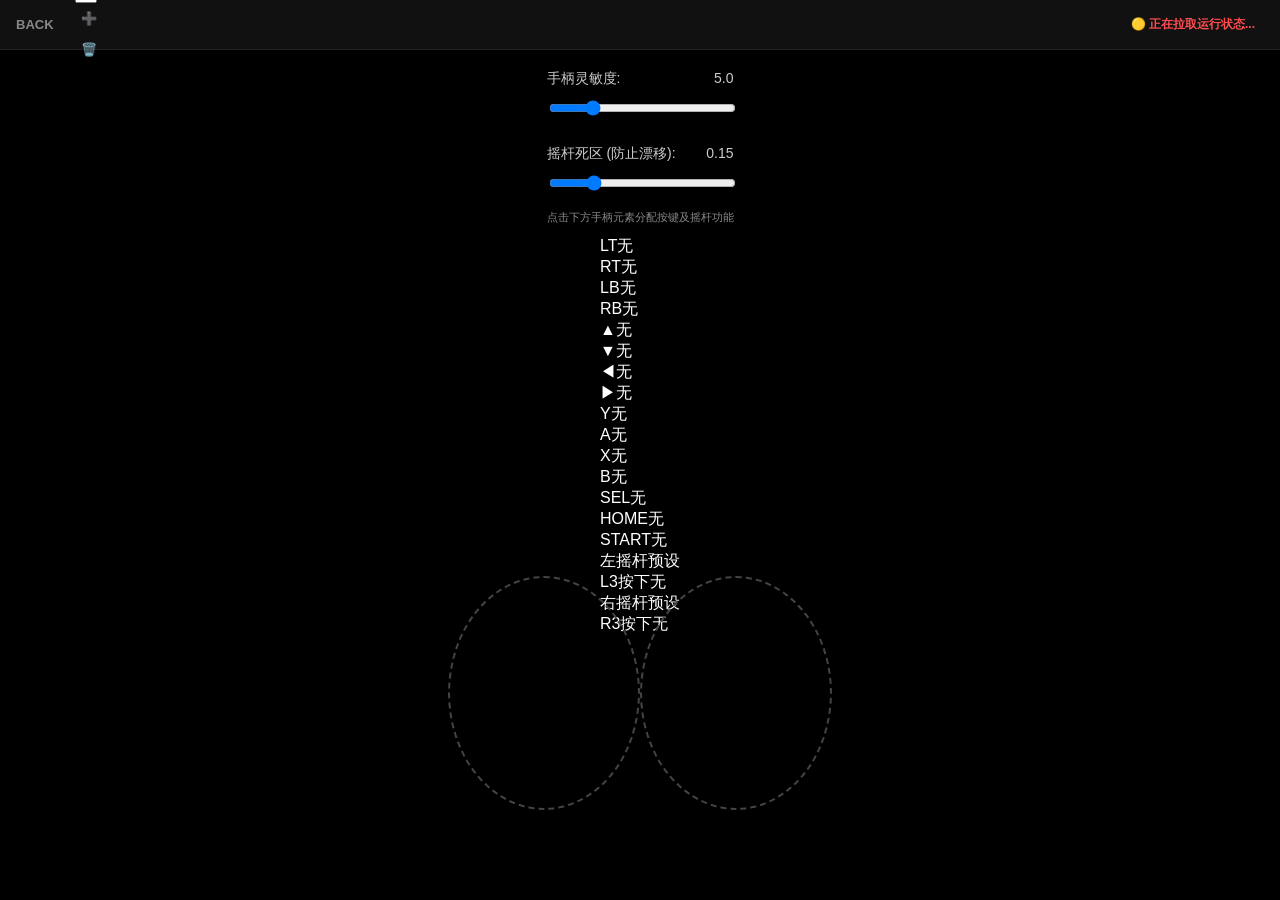
==== templates/controller.html @ 0327d651 "verynice 反馈显示。" ====
<!DOCTYPE html>
<html>

<head>
    <meta charset="UTF-8">
    <meta name="viewport"
        content="width=device-width, initial-scale=1.0, maximum-scale=1.0, user-scalable=no, viewport-fit=cover">
    <title>手柄控制器 | Macro Deck</title>
    <link rel="stylesheet" href="/static/controller/controller.css?v=3">
</head>

<body>
    <div class="header">
        <div class="header-btn" onclick="v(); window.location.href='/'">BACK</div>
        
        <div class="profile-selector">
            <select id="profile-select" onchange="v(); switchProfile(this.value)"></select>
            <div class="header-btn" style="color:#666" onclick="v(); addProfile()">➕</div>
            <div class="header-btn" style="color:#FF3B30" onclick="v(); deleteProfile()">🗑️</div>
        </div>

        <div class="status" id="gp-status">🟡 正在拉取运行状态...</div>
    </div>

    <div class="main-layout">
        
        <div class="controls-wrapper">
            <div class="sens-group">
                <label>手柄灵敏度: <span id="sens-val">5.0</span></label>
                <input type="range" id="param-sens" min="1" max="20" step="1" value="5">
            </div>
            <div class="sens-group">
                <label>摇杆死区 (防止漂移): <span id="dead-val">0.15</span></label>
                <input type="range" id="param-deadzone" min="0.05" max="0.5" step="0.05" value="0.15">
            </div>
            
            <p style="text-align: center; font-size: 11px; color: #888; margin-top: -10px;">点击下方手柄元素分配按键及摇杆功能</p>
        </div>

        <!-- 可视化手柄 -->
        <div class="gamepad-visual">
            <div class="gb gb-lt" onclick="openEdit('btn_6', '左扳机 (LT/L2)')"><span class="gb-name">LT</span><span class="gb-val" id="val-btn_6">无</span></div>
            <div class="gb gb-rt" onclick="openEdit('btn_7', '右扳机 (RT/R2)')"><span class="gb-name">RT</span><span class="gb-val" id="val-btn_7">无</span></div>
            <div class="gb gb-l1" onclick="openEdit('btn_4', '左肩键 (LB/L1)')"><span class="gb-name">LB</span><span class="gb-val" id="val-btn_4">无</span></div>
            <div class="gb gb-r1" onclick="openEdit('btn_5', '右肩键 (RB/R1)')"><span class="gb-name">RB</span><span class="gb-val" id="val-btn_5">无</span></div>

            <div class="dpad-area">
                <div class="gb gb-up" onclick="openEdit('btn_12', '十字键 上')"><span class="gb-name">▲</span><span class="gb-val" id="val-btn_12">无</span></div>
                <div class="gb gb-down" onclick="openEdit('btn_13', '十字键 下')"><span class="gb-name">▼</span><span class="gb-val" id="val-btn_13">无</span></div>
                <div class="gb gb-left" onclick="openEdit('btn_14', '十字键 左')"><span class="gb-name">◀</span><span class="gb-val" id="val-btn_14">无</span></div>
                <div class="gb gb-right" onclick="openEdit('btn_15', '十字键 右')"><span class="gb-name">▶</span><span class="gb-val" id="val-btn_15">无</span></div>
            </div>

            <div class="act-area">
                <div class="gb gb-y" onclick="openEdit('btn_3', 'Y 键 (Triangle)')"><span class="gb-name">Y</span><span class="gb-val" id="val-btn_3">无</span></div>
                <div class="gb gb-a" onclick="openEdit('btn_0', 'A 键 (Cross)')"><span class="gb-name">A</span><span class="gb-val" id="val-btn_0">无</span></div>
                <div class="gb gb-x" onclick="openEdit('btn_2', 'X 键 (Square)')"><span class="gb-name">X</span><span class="gb-val" id="val-btn_2">无</span></div>
                <div class="gb gb-b" onclick="openEdit('btn_1', 'B 键 (Circle)')"><span class="gb-name">B</span><span class="gb-val" id="val-btn_1">无</span></div>
            </div>

            <div class="gb gb-sel" onclick="openEdit('btn_8', 'Select/View')"><span class="gb-name">SEL</span><span class="gb-val" id="val-btn_8">无</span></div>
            <div class="gb gb-guide" onclick="openEdit('btn_16', 'Guide/Home')"><span class="gb-name">HOME</span><span class="gb-val" id="val-btn_16">无</span></div>
            <div class="gb gb-start" onclick="openEdit('btn_9', 'Start/Menu')"><span class="gb-name">START</span><span class="gb-val" id="val-btn_9">无</span></div>

            <!-- 摇杆视觉 -->
            <div class="gb-ls-wrap" style="position:absolute; left:35%; bottom:10%; width:15%; height:26%; border:2px dashed #444; border-radius:50%; box-sizing:border-box; z-index:0;"></div>
            <div class="gb gb-ls" onclick="openEdit('stick_left', '左摇杆预设')" style="z-index: 10;">
                <span class="gb-name" style="font-size: 16px;">左摇杆</span><span class="gb-val" id="val-stick_left">预设</span>
            </div>
            <div class="gb gb-ls-btn" onclick="openEdit('btn_10', '左摇杆按下 (L3)')"><span class="gb-name">L3按下</span><span class="gb-val" id="val-btn_10">无</span></div>

            <div class="gb-rs-wrap" style="position:absolute; right:35%; bottom:10%; width:15%; height:26%; border:2px dashed #444; border-radius:50%; box-sizing:border-box; z-index:0;"></div>
            <div class="gb gb-rs" onclick="openEdit('stick_right', '右摇杆预设')" style="z-index: 10;">
                <span class="gb-name" style="font-size: 16px;">右摇杆</span><span class="gb-val" id="val-stick_right">预设</span>
            </div>
            <div class="gb gb-rs-btn" onclick="openEdit('btn_11', '右摇杆按下 (R3)')"><span class="gb-name">R3按下</span><span class="gb-val" id="val-btn_11">无</span></div>
        </div>
    </div>

    <!-- Unified Master Binding Modal -->
    <div id="vkb-modal" class="modal-outer" style="display: none;">
        <div class="modal-content" style="max-width: 800px; width: 95%; padding: 10px;">
            <div class="modal-header" style="display: flex; justify-content: space-between; align-items: center; margin-bottom: 10px;">
                <h3 id="vkb-title" style="margin: 0; padding-bottom: 0px; border: none; font-size: 15px; color:#007AFF;">请分配功能...</h3>
                <button onclick="document.getElementById('vkb-modal').style.display='none'" style="background: #333; color: white; border: none; padding: 6px 12px; border-radius: 6px; font-weight: bold;">取消设置</button>
            </div>
            
            <!-- Stick Presets Only -->
            <div id="stick-presets-area" style="display:none; gap: 8px; flex-wrap: wrap; justify-content:center;">
                <button class="k-sym" style="flex:auto; padding: 20px; font-size: 15px; background: #222;" onclick="v(); assignVKey('none')">🚫 禁用摇杆</button>
                <button class="k-sym" style="flex:auto; padding: 20px; font-size: 15px; background: #007AFF;" onclick="v(); assignVKey('mouse')">🖱️ 光标移动 (鼠标)</button>
                <button class="k-sym" style="flex:auto; padding: 20px; font-size: 15px; background: #007AFF;" onclick="v(); assignVKey('scroll')">🖱️ 滚轮翻页 (四向)</button>
                <button class="k-sym" style="flex:auto; padding: 20px; font-size: 15px;" onclick="v(); assignVKey('arrows')">⌨️ 映射方向键</button>
                <button class="k-sym" style="flex:auto; padding: 20px; font-size: 15px;" onclick="v(); assignVKey('wasd')">⌨️ 映射 WASD</button>
                <button class="k-sym" style="flex:auto; padding: 20px; font-size: 15px;" onclick="v(); assignVKey('hjkl')">⌨️ 映射 HJKL</button>
            </div>

            <!-- Full Keyboard & Mouse for Buttons -->
            <div class="keyboard-grid" id="vk-grid" style="min-height: 200px;">
                <div class="row" style="margin-bottom: 6px;">
                    <button class="k-sym" style="flex:1; background:#222; font-size: 13px;" onclick="v(); assignVKey('none')">🚫 无 (取消功能)</button>
                    <button class="k-sym" style="flex:1; background:#007AFF; font-size: 13px;" onclick="v(); assignVKey('click_left')">🖱️ 鼠标左键</button>
                    <button class="k-sym" style="flex:1; background:#007AFF; font-size: 13px;" onclick="v(); assignVKey('click_right')">🖱️ 鼠标右键</button>
                    <button class="k-sym" style="flex:1; background:#007AFF; font-size: 13px;" onclick="v(); assignVKey('click_middle')">🖱️ 鼠标中键</button>
                </div>
                <!-- 键盘复刻 -->
                <div class="row">
                    <button class="k-f esc" onclick="v(); assignVKey('esc')">ESC</button>
                    <button class="k-f" onclick="v(); assignVKey('f1')">F1</button><button class="k-f" onclick="v(); assignVKey('f2')">F2</button><button class="k-f" onclick="v(); assignVKey('f3')">F3</button><button class="k-f" onclick="v(); assignVKey('f4')">F4</button>
                    <button class="k-f" onclick="v(); assignVKey('f5')">F5</button><button class="k-f" onclick="v(); assignVKey('f6')">F6</button><button class="k-f" onclick="v(); assignVKey('f7')">F7</button><button class="k-f" onclick="v(); assignVKey('f8')">F8</button>
                    <button class="k-f" style="color:#ff3b30;" onclick="v(); assignVKey('delete')">DEL</button>
                </div>
                <div class="row">
                    <button class="k-esc" onclick="v(); assignVKey('`')">`</button>
                    <button class="k-sym" onclick="v(); assignVKey('1')">1</button><button class="k-sym" onclick="v(); assignVKey('2')">2</button><button class="k-sym" onclick="v(); assignVKey('3')">3</button><button class="k-sym" onclick="v(); assignVKey('4')">4</button><button class="k-sym" onclick="v(); assignVKey('5')">5</button><button class="k-sym" onclick="v(); assignVKey('6')">6</button><button class="k-sym" onclick="v(); assignVKey('7')">7</button><button class="k-sym" onclick="v(); assignVKey('8')">8</button><button class="k-sym" onclick="v(); assignVKey('9')">9</button><button class="k-sym" onclick="v(); assignVKey('0')">0</button>
                    <button class="k-sym" onclick="v(); assignVKey('-')">-</button><button class="k-sym" onclick="v(); assignVKey('=')">=</button>
                    <button class="k-wide" onclick="v(); assignVKey('backspace')">BACK</button>
                </div>
                <div class="row">
                    <button class="k-wide" onclick="v(); assignVKey('tab')">TAB</button>
                    <button onclick="v(); assignVKey('q')">Q</button><button onclick="v(); assignVKey('w')">W</button><button onclick="v(); assignVKey('e')">E</button><button onclick="v(); assignVKey('r')">R</button><button onclick="v(); assignVKey('t')">T</button><button onclick="v(); assignVKey('y')">Y</button><button onclick="v(); assignVKey('u')">U</button><button onclick="v(); assignVKey('i')">I</button><button onclick="v(); assignVKey('o')">O</button><button onclick="v(); assignVKey('p')">P</button>
                    <button class="k-sym" onclick="v(); assignVKey('[')">[</button><button class="k-sym" onclick="v(); assignVKey(']')">]</button><button class="k-sym" onclick="v(); assignVKey('\\')">\</button>
                </div>
                <div class="row">
                    <button class="k-caps" onclick="v(); assignVKey('caps')">CAPS</button>
                    <button onclick="v(); assignVKey('a')">A</button><button onclick="v(); assignVKey('s')">S</button><button onclick="v(); assignVKey('d')">D</button><button onclick="v(); assignVKey('f')">F</button><button onclick="v(); assignVKey('g')">G</button><button onclick="v(); assignVKey('h')">H</button><button onclick="v(); assignVKey('j')">J</button><button onclick="v(); assignVKey('k')">K</button><button onclick="v(); assignVKey('l')">L</button>
                    <button class="k-sym" onclick="v(); assignVKey(';')">;</button><button class="k-sym" onclick="v(); assignVKey('\'')">'</button>
                    <button class="k-enter" onclick="v(); assignVKey('enter')">ENTER</button>
                </div>
                <div class="row">
                    <button class="k-shift" onclick="v(); assignVKey('shift')">SHIFT</button>
                    <button onclick="v(); assignVKey('z')">Z</button><button onclick="v(); assignVKey('x')">X</button><button onclick="v(); assignVKey('c')">C</button><button onclick="v(); assignVKey('v')">V</button><button onclick="v(); assignVKey('b')">B</button><button onclick="v(); assignVKey('n')">N</button><button onclick="v(); assignVKey('m')">M</button>
                    <button class="k-sym" onclick="v(); assignVKey(',')">,</button><button class="k-sym" onclick="v(); assignVKey('.')">.</button><button class="k-sym" onclick="v(); assignVKey('/')">/</button>
                    <button class="k-arrow" onclick="v(); assignVKey('up')">↑</button>
                </div>
                <div class="row">
                    <button class="k-wide" onclick="v(); assignVKey('ctrl')">CTRL</button><button onclick="v(); assignVKey('win')">WIN</button><button onclick="v(); assignVKey('alt')">ALT</button>
                    <button class="k-space" onclick="v(); assignVKey('space')">SPACE</button>
                    <button class="k-arrow" onclick="v(); assignVKey('left')">←</button><button class="k-arrow" onclick="v(); assignVKey('down')">↓</button><button class="k-arrow" onclick="v(); assignVKey('right')">→</button>
                </div>
            </div>
        </div>
    </div>

    <script src="https://cdn.socket.io/4.5.4/socket.io.min.js"></script>
    <script src="/static/controller/controller.js?v=4"></script>
</body>

</html>
---- static/controller/controller.css ----
* {
    -webkit-touch-callout: none;
    -webkit-user-select: none;
    user-select: none;
    outline: none;
    box-sizing: border-box;
}

body {
    margin: 0;
    padding: 0;
    background: #000;
    color: #fff;
    font-family: -apple-system, BlinkMacSystemFont, "Segoe UI", Roboto, Helvetica, Arial, sans-serif;
    height: 100vh;
    display: flex;
    flex-direction: column;
    overflow: hidden;
}

.header {
    height: 50px;
    display: flex;
    align-items: center;
    padding: 0 10px;
    background: #111;
    border-bottom: 1px solid #222;
    gap: 15px;
}

.header-btn {
    font-size: 13px;
    color: #888;
    padding: 8px 6px;
    font-weight: bold;
    text-transform: uppercase;
    cursor: pointer;
}

.status {
    flex: 1;
    text-align: right;
    font-size: 12px;
    font-weight: bold;
    color: #ff4d4f;
    padding-right: 15px;
}

.status.connected {
    color: #52c41a;
}

.main-layout {
    flex: 1;
    overflow-y: auto;
    padding: 20px;
    display: flex;
    flex-direction: column;
    align-items: center;
}

.settings-panel {
    background: #111;
    border: 1px solid #333;
    border-radius: 12px;
    width: 100%;
    max-width: 600px;
    padding: 20px;
}

.panel-title {
    margin-top: 0;
    margin-bottom: 25px;
    font-size: 18px;
    color: #007AFF;
    border-bottom: 1px solid #333;
    padding-bottom: 10px;
}

.sens-group {
    margin-bottom: 25px;
}

.sens-group label {
    display: flex;
    justify-content: space-between;
    font-size: 14px;
    margin-bottom: 10px;
    color: #ccc;
}

.sens-group input[type="range"] {
    width: 100%;
    accent-color: #007AFF;
}

.mapping-list {
    display: flex;
    flex-direction: column;
    gap: 12px;
}

.map-row {
    display: flex;
    justify-content: space-between;
    align-items: center;
    background: #1a1a1a;
    padding: 10px 15px;
    border-radius: 8px;
    border: 1px solid #2a2a2a;
}

.map-label {
    font-size: 14px;
    color: #eee;
    font-weight: 500;
}

.map-sel {
    background: #000;
    border: 1px solid #444;
    color: #fff;
    padding: 8px;
    border-radius: 6px;
    font-size: 14px;
    width: 50%;
    max-width: 150px;
}

optgroup {
    background: #000;
    color: #888;
}

option {
    background: #000;
    color: #fff;
}
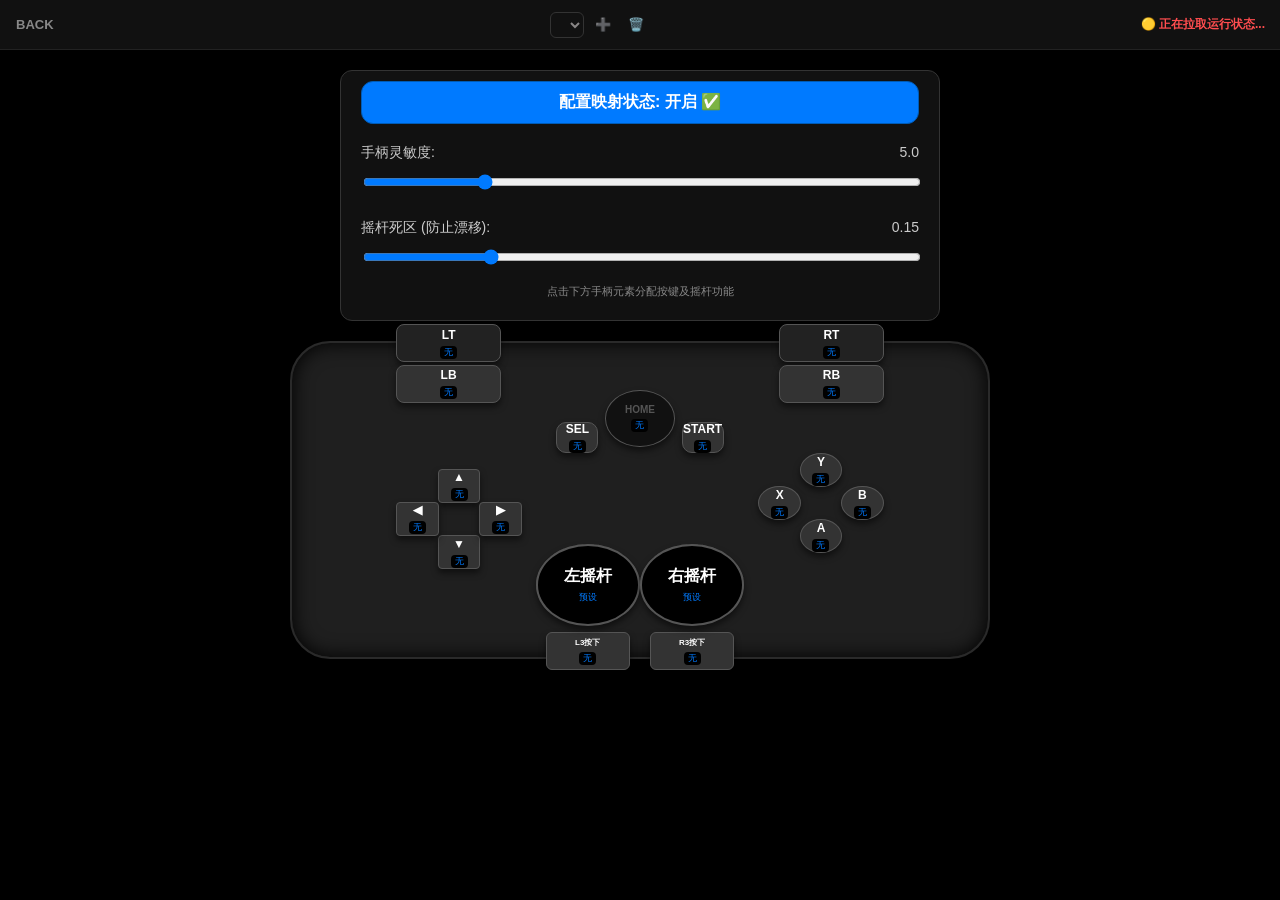
==== commit 206bd1d5: "very cool" ====
--- a/templates/controller.html
+++ b/templates/controller.html
@@ -23,8 +23,9 @@
     </div>
 
     <div class="main-layout">
-        
         <div class="controls-wrapper">
+            <div id="master-switch-btn" class="master-switch active" onclick="v(); toggleMapping()">配置映射状态: 开启 ✅ </div>
+
             <div class="sens-group">
                 <label>手柄灵敏度: <span id="sens-val">5.0</span></label>
                 <input type="range" id="param-sens" min="1" max="20" step="1" value="5">
@@ -89,10 +90,18 @@
             <div id="stick-presets-area" style="display:none; gap: 8px; flex-wrap: wrap; justify-content:center;">
                 <button class="k-sym" style="flex:auto; padding: 20px; font-size: 15px; background: #222;" onclick="v(); assignVKey('none')">🚫 禁用摇杆</button>
                 <button class="k-sym" style="flex:auto; padding: 20px; font-size: 15px; background: #007AFF;" onclick="v(); assignVKey('mouse')">🖱️ 光标移动 (鼠标)</button>
-                <button class="k-sym" style="flex:auto; padding: 20px; font-size: 15px; background: #007AFF;" onclick="v(); assignVKey('scroll')">🖱️ 滚轮翻页 (四向)</button>
-                <button class="k-sym" style="flex:auto; padding: 20px; font-size: 15px;" onclick="v(); assignVKey('arrows')">⌨️ 映射方向键</button>
+                <button class="k-sym" style="flex:auto; padding: 15px; background: #005bb5;" onclick="v(); assignVKey('scroll')">🖱️ 滚轮翻页 (自然方向)</button>
+                <button class="k-sym" style="flex:auto; padding: 15px; background: #005bb5;" onclick="v(); assignVKey('scroll_rev')">🖱️ 滚轮 (指向方向)</button>
+                <button class="k-sym" style="flex:auto; padding: 15px;" onclick="v(); assignVKey('arrows')">⌨️ 映射方向键</button>
                 <button class="k-sym" style="flex:auto; padding: 20px; font-size: 15px;" onclick="v(); assignVKey('wasd')">⌨️ 映射 WASD</button>
                 <button class="k-sym" style="flex:auto; padding: 20px; font-size: 15px;" onclick="v(); assignVKey('hjkl')">⌨️ 映射 HJKL</button>
+            </div>
+
+            <!-- Quick Presets for ABXY/D-PAD -->
+            <div id="quick-presets-area" style="display:none; gap: 8px; flex-wrap: wrap; margin-bottom: 10px; justify-content:center; background: #222; padding: 10px; border-radius: 8px;">
+                <span id="quick-preset-title" style="flex:100%; font-size:12px; color:#888; text-align:center;">💡 快速覆盖整个按键组的配置:</span>
+                <button class="k-sym" style="flex:auto; padding: 10px; font-size:13px;" onclick="v(); assignBulk('arrows')">填入: 方向键</button>
+                <button class="k-sym" style="flex:auto; padding: 10px; font-size:13px;" onclick="v(); assignBulk('wasd')">填入: WASD</button>
             </div>
 
             <!-- Full Keyboard & Mouse for Buttons -->
@@ -143,7 +152,7 @@
     </div>
 
     <script src="https://cdn.socket.io/4.5.4/socket.io.min.js"></script>
-    <script src="/static/controller/controller.js?v=4"></script>
+    <script src="/static/controller/controller.js?v=5"></script>
 </body>
 
 </html>
--- a/static/controller/controller.css
+++ b/static/controller/controller.css
@@ -37,13 +37,30 @@
     cursor: pointer;
 }
 
+.profile-selector {
+    flex: 1;
+    display: flex;
+    justify-content: center;
+    align-items: center;
+    gap: 5px;
+}
+
+#profile-select {
+    background: #111;
+    border: 1px solid #333;
+    color: rgb(136, 133, 133);
+    font-weight: bold;
+    padding: 4px 6px;
+    border-radius: 6px;
+    max-width: 90px;
+    font-size: 12px;
+}
+
 .status {
-    flex: 1;
-    text-align: right;
     font-size: 12px;
     font-weight: bold;
     color: #ff4d4f;
-    padding-right: 15px;
+    padding-right: 5px;
 }
 
 .status.connected {
@@ -59,22 +76,14 @@
     align-items: center;
 }
 
-.settings-panel {
+.controls-wrapper {
+    width: 100%;
+    max-width: 600px;
+    padding: 10px 20px;
     background: #111;
     border: 1px solid #333;
     border-radius: 12px;
-    width: 100%;
-    max-width: 600px;
-    padding: 20px;
-}
-
-.panel-title {
-    margin-top: 0;
-    margin-bottom: 25px;
-    font-size: 18px;
-    color: #007AFF;
-    border-bottom: 1px solid #333;
-    padding-bottom: 10px;
+    margin-bottom: 20px;
 }
 
 .sens-group {
@@ -94,45 +103,216 @@
     accent-color: #007AFF;
 }
 
-.mapping-list {
+/* --- Gamepad Visual Layout --- */
+.gamepad-visual {
+    position: relative;
+    width: 100%;
+    max-width: 600px;
+    aspect-ratio: 16 / 9; /* Controller shape */
+    background: #1f1f1f;
+    border-radius: 40px;
+    box-shadow: inset 0 0 20px #000;
+    margin: 0 auto;
+    border: 2px solid #2a2a2a;
+}
+
+/* Generic button class */
+.gb {
+    position: absolute;
     display: flex;
     flex-direction: column;
-    gap: 12px;
-}
-
-.map-row {
-    display: flex;
-    justify-content: space-between;
-    align-items: center;
+    align-items: center;
+    justify-content: center;
+    background: #333;
+    border: 1px solid #555;
+    border-radius: 50%;
+    color: #fff;
+    cursor: pointer;
+    text-align: center;
+    transition: transform 0.1s, background 0.1s;
+    user-select: none;
+    box-shadow: 0 4px 6px rgba(0,0,0,0.5);
+}
+
+.gb:active { transform: scale(0.9); background: #555; }
+
+.gb-name { font-size: 12px; font-weight: bold; }
+.gb-val { font-size: 9px; color: #007aff; margin-top: 4px; line-height: 1; background: #000; padding: 2px 4px; border-radius: 4px;}
+
+/* Triggers & Bumpers */
+.gb-rt, .gb-r1 { border-radius: 8px; height: 12%; width: 15%; right: 15%; }
+.gb-rt { top: -6%; background: #222; }
+.gb-r1 { top: 7%; }
+
+.gb-lt, .gb-l1 { border-radius: 8px; height: 12%; width: 15%; left: 15%; }
+.gb-lt { top: -6%; background: #222; }
+.gb-l1 { top: 7%; }
+
+/* D-Pad (Left cluster area) */
+.dpad-area { position: absolute; left: 15%; top: 40%; width: 18%; height: 32%; display: flex; align-items:center; justify-content:center; }
+.gb-up { position: absolute; top: 0; left: 33%; width: 34%; height: 34%; border-radius: 4px; }
+.gb-down { position: absolute; bottom: 0; left: 33%; width: 34%; height: 34%; border-radius: 4px; }
+.gb-left { position: absolute; top: 33%; left: 0; width: 34%; height: 34%; border-radius: 4px; }
+.gb-right { position: absolute; top: 33%; right: 0; width: 34%; height: 34%; border-radius: 4px; }
+
+/* Action Buttons (Right cluster) */
+.act-area { position: absolute; right: 15%; top: 35%; width: 18%; height: 32%; }
+.gb-y { position: absolute; top: 0; left: 33%; width: 34%; height: 34%; }
+.gb-a { position: absolute; bottom: 0; left: 33%; width: 34%; height: 34%; }
+.gb-x { position: absolute; top: 33%; left: 0; width: 34%; height: 34%; }
+.gb-b { position: absolute; top: 33%; right: 0; width: 34%; height: 34%; }
+
+/* Centers */
+.gb-sel { position: absolute; left: 38%; top: 25%; width: 6%; height: 10%; border-radius: 10px; font-size: 8px; }
+.gb-start { position: absolute; right: 38%; top: 25%; width: 6%; height: 10%; border-radius: 10px; font-size: 8px; }
+.gb-guide { position: absolute; left: 45%; top: 15%; width: 10%; height: 18%; background: #111; }
+.gb-guide .gb-name { font-size: 10px; color: #555; }
+
+/* Sticks */
+.gb-ls { position: absolute; left: 35%; bottom: 10%; width: 15%; height: 26%; background: #000; border: 2px solid #555; }
+.gb-rs { position: absolute; right: 35%; bottom: 10%; width: 15%; height: 26%; background: #000; border: 2px solid #555; }
+
+/* Stick buttons (L3/R3) */
+.gb-ls-btn { position: absolute; left: 36.5%; bottom: -4%; width: 12%; height: 12%; font-size:8px; border-radius: 6px; padding: 2px; }
+.gb-rs-btn { position: absolute; right: 36.5%; bottom: -4%; width: 12%; height: 12%; font-size:8px; border-radius: 6px; padding: 2px; }
+
+.gb-ls-btn .gb-name, .gb-rs-btn .gb-name { font-size: 8px; }
+
+/* Modal Edit */
+.modal-outer {
+    display: none;
+    position: fixed;
+    top: 0;
+    left: 0;
+    width: 100%;
+    height: 100%;
+    background: rgba(0, 0, 0, 0.9);
+    z-index: 2000;
+    align-items: center;
+    justify-content: center;
+}
+
+.modal-content {
     background: #1a1a1a;
-    padding: 10px 15px;
-    border-radius: 8px;
-    border: 1px solid #2a2a2a;
-}
-
-.map-label {
+    width: 90%;
+    max-width: 400px;
+    padding: 20px;
+    border-radius: 20px;
+    border: 1px solid #333;
+}
+
+.modal-header h3 {
+    margin: 0;
+    color: #007AFF;
+    font-size: 16px;
+    margin-bottom: 20px;
+    border-bottom: 1px solid #333;
+    padding-bottom: 10px;
+}
+
+.input-group label {
+    display: flex;
     font-size: 14px;
-    color: #eee;
-    font-weight: 500;
-}
-
-.map-sel {
+    color: #aaa;
+    margin-bottom: 8px;
+}
+
+.input-group select {
+    width: 100%;
     background: #000;
     border: 1px solid #444;
     color: #fff;
-    padding: 8px;
+    padding: 12px;
+    border-radius: 10px;
+    font-size: 16px;
+}
+
+.modal-actions {
+    display: flex;
+    gap: 10px;
+}
+
+.modal-btn {
+    flex: 1;
+    padding: 14px;
+    border-radius: 12px;
+    border: none;
+    font-weight: bold;
+    font-size: 14px;
+    cursor: pointer;
+}
+
+.btn-save { background: #007AFF; color: #fff; }
+.btn-cancel { background: #333; color: #eee; }
+
+/* 横屏适配优化 */
+@media (orientation: landscape) {
+    .gamepad-visual {
+        max-width: 700px;
+        aspect-ratio: 2.2 / 1;
+    }
+}
+
+/* Enable Master Switch */
+.master-switch {
+    background: #111;
+    border: 1px solid #333;
+    padding: 10px 20px;
+    border-radius: 12px;
+    width: 100%;
+    text-align: center;
+    font-size: 16px;
+    font-weight: bold;
+    cursor: pointer;
+    margin-bottom: 20px;
+    transition: all 0.2s;
+    user-select: none;
+}
+.master-switch.active {
+    background: #007AFF;
+    color: white;
+    border-color: #005bb5;
+}
+.master-switch:active {
+    transform: scale(0.95);
+}
+
+/* Virtual Keyboard Grid (Recovered from keyboard.html) */
+.keyboard-grid {
+    display: flex;
+    flex-direction: column;
+    gap: 4px;
+    width: 100%;
+}
+.keyboard-grid .row {
+    display: flex;
+    gap: 4px;
+    width: 100%;
+    height: 44px; /* Fix row height */
+}
+.keyboard-grid button {
+    background: #1a1a1a;
+    border: 1px solid #333;
+    color: #eee;
     border-radius: 6px;
-    font-size: 14px;
-    width: 50%;
-    max-width: 150px;
-}
-
-optgroup {
-    background: #000;
-    color: #888;
-}
-
-option {
-    background: #000;
-    color: #fff;
-}
+    font-size: 12px;
+    font-weight: bold;
+    display: flex;
+    align-items: center;
+    justify-content: center;
+    flex: 1; /* Stretch buttons evenly */
+    cursor: pointer;
+    transition: all 0.1s;
+    padding: 0;
+}
+.keyboard-grid button:active { background: #007AFF !important; }
+
+/* Custom Keys specific styles from keyboard.html */
+.k-f { color: #888; background: #0d0d0d !important; font-size: 10px !important; }
+.esc { flex: 0.8 !important; color: #ff3b30 !important; }
+.k-wide { flex: 1.5 !important; background: #222 !important; }
+.k-arrow { flex: 0.8 !important; background: #4f4f4f !important; }
+.k-caps { flex: 1.6 !important; background: #222 !important; font-size: 10px !important; }
+.k-enter { flex: 2 !important; background: #005bb5 !important; }
+.k-shift { flex: 2 !important; }
+.k-space { flex: 7 !important; background: #222 !important; }
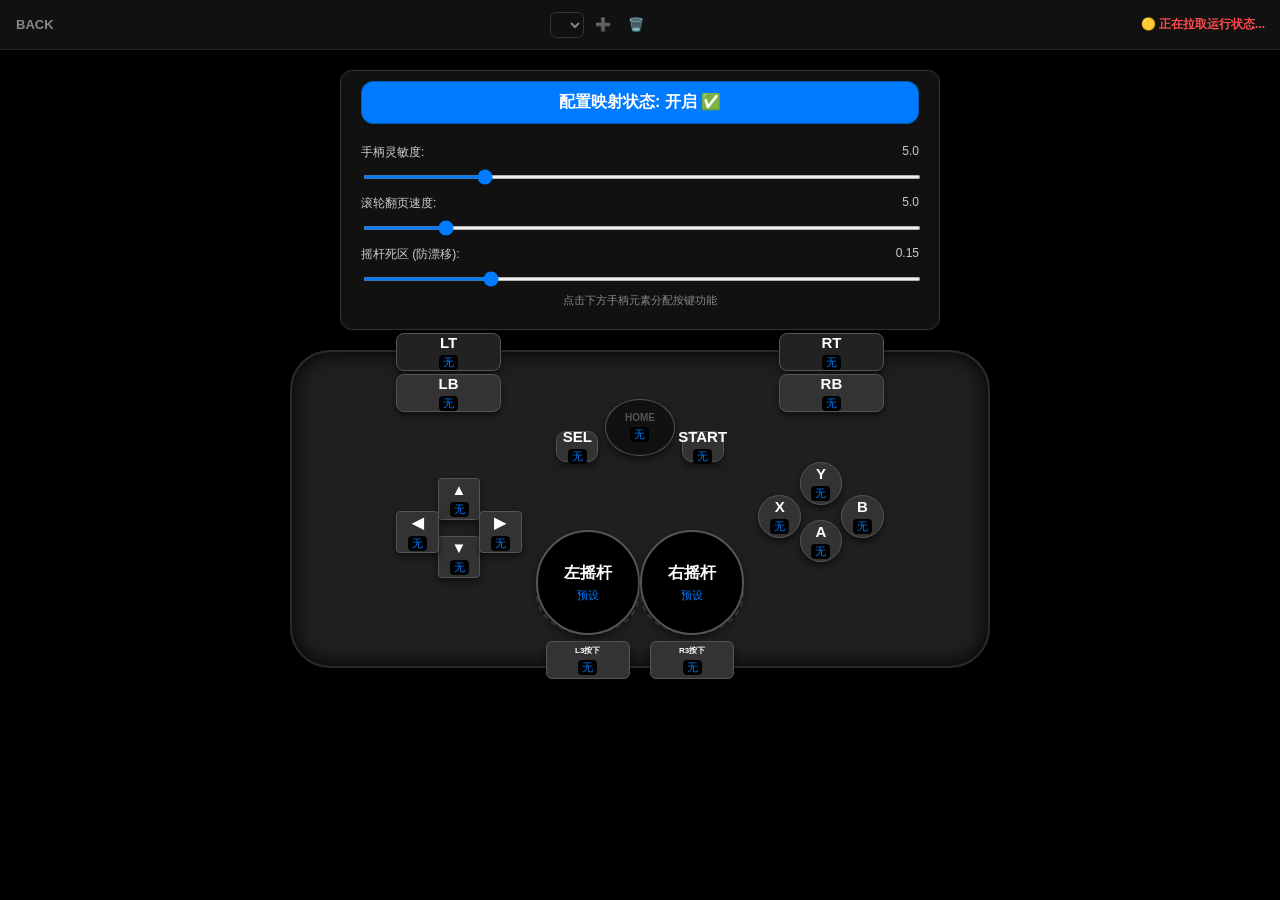
==== commit b646cfaf: "行吧先这样吧 没费了。" ====
--- a/templates/controller.html
+++ b/templates/controller.html
@@ -26,16 +26,20 @@
         <div class="controls-wrapper">
             <div id="master-switch-btn" class="master-switch active" onclick="v(); toggleMapping()">配置映射状态: 开启 ✅ </div>
 
-            <div class="sens-group">
-                <label>手柄灵敏度: <span id="sens-val">5.0</span></label>
-                <input type="range" id="param-sens" min="1" max="20" step="1" value="5">
+            <div class="sens-group" style="margin-bottom:12px;">
+                <label style="font-size:12px; margin-bottom:4px;">手柄灵敏度: <span id="sens-val">5.0</span></label>
+                <input type="range" id="param-sens" min="1" max="20" step="1" value="5" style="height:4px;">
             </div>
-            <div class="sens-group">
-                <label>摇杆死区 (防止漂移): <span id="dead-val">0.15</span></label>
-                <input type="range" id="param-deadzone" min="0.05" max="0.5" step="0.05" value="0.15">
+            <div class="sens-group" style="margin-bottom:12px;">
+                <label style="font-size:12px; margin-bottom:4px;">滚轮翻页速度: <span id="scroll-sens-val">5.0</span></label>
+                <input type="range" id="param-scroll-sens" min="1" max="30" step="1" value="5" style="height:4px;">
+            </div>
+            <div class="sens-group" style="margin-bottom:8px;">
+                <label style="font-size:12px; margin-bottom:4px;">摇杆死区 (防漂移): <span id="dead-val">0.15</span></label>
+                <input type="range" id="param-deadzone" min="0.05" max="0.5" step="0.05" value="0.15" style="height:4px;">
             </div>
             
-            <p style="text-align: center; font-size: 11px; color: #888; margin-top: -10px;">点击下方手柄元素分配按键及摇杆功能</p>
+            <p style="text-align: center; font-size: 11px; color: #888; margin-top: 5px;">点击下方手柄元素分配按键功能</p>
         </div>
 
         <!-- 可视化手柄 -->
@@ -88,7 +92,7 @@
             
             <!-- Stick Presets Only -->
             <div id="stick-presets-area" style="display:none; gap: 8px; flex-wrap: wrap; justify-content:center;">
-                <button class="k-sym" style="flex:auto; padding: 20px; font-size: 15px; background: #222;" onclick="v(); assignVKey('none')">🚫 禁用摇杆</button>
+                <button class="k-sym" style="flex:auto; padding: 20px; font-size: 15px; background: #28a745; color: white;" onclick="v(); assignVKey('none')">🚫 禁用摇杆</button>
                 <button class="k-sym" style="flex:auto; padding: 20px; font-size: 15px; background: #007AFF;" onclick="v(); assignVKey('mouse')">🖱️ 光标移动 (鼠标)</button>
                 <button class="k-sym" style="flex:auto; padding: 15px; background: #005bb5;" onclick="v(); assignVKey('scroll')">🖱️ 滚轮翻页 (自然方向)</button>
                 <button class="k-sym" style="flex:auto; padding: 15px; background: #005bb5;" onclick="v(); assignVKey('scroll_rev')">🖱️ 滚轮 (指向方向)</button>
@@ -105,9 +109,21 @@
             </div>
 
             <!-- Full Keyboard & Mouse for Buttons -->
+            <div id="combo-mode-bar" style="display:none; justify-content:space-between; align-items:center; background:#111; padding:8px 12px; border-radius:8px; margin-bottom:10px; border:1px solid #333;">
+                <label style="display:flex; align-items:center; gap:8px; cursor:pointer;">
+                    <input type="checkbox" id="combo-toggle" onchange="toggleComboMode(this.checked)" style="width:16px; height:16px;">
+                    <span style="font-size:14px; font-weight:bold; color:#ffcc00;">开启组合键联动</span>
+                </label>
+                <div id="combo-display" style="display:none; flex:1; margin:0 10px; background:#000; padding:6px 8px; border-radius:6px; font-size:13px; color:#00ff00; min-height:18px; text-align:center; font-weight:bold;"></div>
+                <div style="display:flex; gap:5px;">
+                    <button id="combo-confirm-btn" style="display:none; background:#007AFF; color:white; border:none; padding:6px 14px; border-radius:6px; font-weight:bold; cursor:pointer;" onclick="confirmCombo()">确认</button>
+                    <button id="combo-clear-btn" style="display:none; background:#ff3b30; color:white; border:none; padding:6px 14px; border-radius:6px; font-weight:bold; cursor:pointer;" onclick="clearCombo()">清除</button>
+                </div>
+            </div>
+
             <div class="keyboard-grid" id="vk-grid" style="min-height: 200px;">
                 <div class="row" style="margin-bottom: 6px;">
-                    <button class="k-sym" style="flex:1; background:#222; font-size: 13px;" onclick="v(); assignVKey('none')">🚫 无 (取消功能)</button>
+                    <button class="k-sym" style="flex:1; background:#28a745; color: white; font-size: 13px;" onclick="v(); assignVKey('none')">🚫 无 (取消功能)</button>
                     <button class="k-sym" style="flex:1; background:#007AFF; font-size: 13px;" onclick="v(); assignVKey('click_left')">🖱️ 鼠标左键</button>
                     <button class="k-sym" style="flex:1; background:#007AFF; font-size: 13px;" onclick="v(); assignVKey('click_right')">🖱️ 鼠标右键</button>
                     <button class="k-sym" style="flex:1; background:#007AFF; font-size: 13px;" onclick="v(); assignVKey('click_middle')">🖱️ 鼠标中键</button>
--- a/static/controller/controller.css
+++ b/static/controller/controller.css
@@ -126,6 +126,8 @@
     background: #333;
     border: 1px solid #555;
     border-radius: 50%;
+    aspect-ratio: 1 / 1;
+    height: auto;
     color: #fff;
     cursor: pointer;
     text-align: center;
@@ -136,41 +138,41 @@
 
 .gb:active { transform: scale(0.9); background: #555; }
 
-.gb-name { font-size: 12px; font-weight: bold; }
-.gb-val { font-size: 9px; color: #007aff; margin-top: 4px; line-height: 1; background: #000; padding: 2px 4px; border-radius: 4px;}
+.gb-name { font-size: 15px; font-weight: bold; }
+.gb-val { font-size: 11px; color: #007aff; margin-top: 4px; line-height: 1; background: #000; padding: 2px 4px; border-radius: 4px;}
 
 /* Triggers & Bumpers */
-.gb-rt, .gb-r1 { border-radius: 8px; height: 12%; width: 15%; right: 15%; }
+.gb-rt, .gb-r1 { border-radius: 8px; height: 12%; width: 15%; right: 15%; aspect-ratio: auto; }
 .gb-rt { top: -6%; background: #222; }
 .gb-r1 { top: 7%; }
 
-.gb-lt, .gb-l1 { border-radius: 8px; height: 12%; width: 15%; left: 15%; }
+.gb-lt, .gb-l1 { border-radius: 8px; height: 12%; width: 15%; left: 15%; aspect-ratio: auto; }
 .gb-lt { top: -6%; background: #222; }
 .gb-l1 { top: 7%; }
 
 /* D-Pad (Left cluster area) */
 .dpad-area { position: absolute; left: 15%; top: 40%; width: 18%; height: 32%; display: flex; align-items:center; justify-content:center; }
-.gb-up { position: absolute; top: 0; left: 33%; width: 34%; height: 34%; border-radius: 4px; }
-.gb-down { position: absolute; bottom: 0; left: 33%; width: 34%; height: 34%; border-radius: 4px; }
-.gb-left { position: absolute; top: 33%; left: 0; width: 34%; height: 34%; border-radius: 4px; }
-.gb-right { position: absolute; top: 33%; right: 0; width: 34%; height: 34%; border-radius: 4px; }
+.gb-up { position: absolute; top: 0; left: 33%; width: 34%; height: auto; border-radius: 4px; }
+.gb-down { position: absolute; bottom: 0; left: 33%; width: 34%; height: auto; border-radius: 4px; }
+.gb-left { position: absolute; top: 33%; left: 0; width: 34%; height: auto; border-radius: 4px; }
+.gb-right { position: absolute; top: 33%; right: 0; width: 34%; height: auto; border-radius: 4px; }
 
 /* Action Buttons (Right cluster) */
 .act-area { position: absolute; right: 15%; top: 35%; width: 18%; height: 32%; }
-.gb-y { position: absolute; top: 0; left: 33%; width: 34%; height: 34%; }
-.gb-a { position: absolute; bottom: 0; left: 33%; width: 34%; height: 34%; }
-.gb-x { position: absolute; top: 33%; left: 0; width: 34%; height: 34%; }
-.gb-b { position: absolute; top: 33%; right: 0; width: 34%; height: 34%; }
+.gb-y { position: absolute; top: 0; left: 33%; width: 34%; height: auto; }
+.gb-a { position: absolute; bottom: 0; left: 33%; width: 34%; height: auto; }
+.gb-x { position: absolute; top: 33%; left: 0; width: 34%; height: auto; }
+.gb-b { position: absolute; top: 33%; right: 0; width: 34%; height: auto; }
 
 /* Centers */
-.gb-sel { position: absolute; left: 38%; top: 25%; width: 6%; height: 10%; border-radius: 10px; font-size: 8px; }
-.gb-start { position: absolute; right: 38%; top: 25%; width: 6%; height: 10%; border-radius: 10px; font-size: 8px; }
-.gb-guide { position: absolute; left: 45%; top: 15%; width: 10%; height: 18%; background: #111; }
+.gb-sel { position: absolute; left: 38%; top: 25%; width: 6%; height: 10%; border-radius: 10px; font-size: 8px; aspect-ratio: auto; }
+.gb-start { position: absolute; right: 38%; top: 25%; width: 6%; height: 10%; border-radius: 10px; font-size: 8px; aspect-ratio: auto; }
+.gb-guide { position: absolute; left: 45%; top: 15%; width: 10%; height: 18%; background: #111; aspect-ratio: auto; }
 .gb-guide .gb-name { font-size: 10px; color: #555; }
 
 /* Sticks */
-.gb-ls { position: absolute; left: 35%; bottom: 10%; width: 15%; height: 26%; background: #000; border: 2px solid #555; }
-.gb-rs { position: absolute; right: 35%; bottom: 10%; width: 15%; height: 26%; background: #000; border: 2px solid #555; }
+.gb-ls { position: absolute; left: 35%; bottom: 10%; width: 15%; background: #000; border: 2px solid #555; }
+.gb-rs { position: absolute; right: 35%; bottom: 10%; width: 15%; background: #000; border: 2px solid #555; }
 
 /* Stick buttons (L3/R3) */
 .gb-ls-btn { position: absolute; left: 36.5%; bottom: -4%; width: 12%; height: 12%; font-size:8px; border-radius: 6px; padding: 2px; }
@@ -306,6 +308,22 @@
     padding: 0;
 }
 .keyboard-grid button:active { background: #007AFF !important; }
+
+/* Stick Presets Styles (Fixes naked buttons) */
+#stick-presets-area button {
+    background: #1a1a1a;
+    border: 1px solid #333;
+    color: #eee;
+    border-radius: 8px;
+    font-size: 14px;
+    font-weight: bold;
+    cursor: pointer;
+    transition: all 0.1s;
+    display: flex;
+    align-items: center;
+    justify-content: center;
+}
+#stick-presets-area button:active { background: #007AFF !important; border-color: #007AFF; }
 
 /* Custom Keys specific styles from keyboard.html */
 .k-f { color: #888; background: #0d0d0d !important; font-size: 10px !important; }
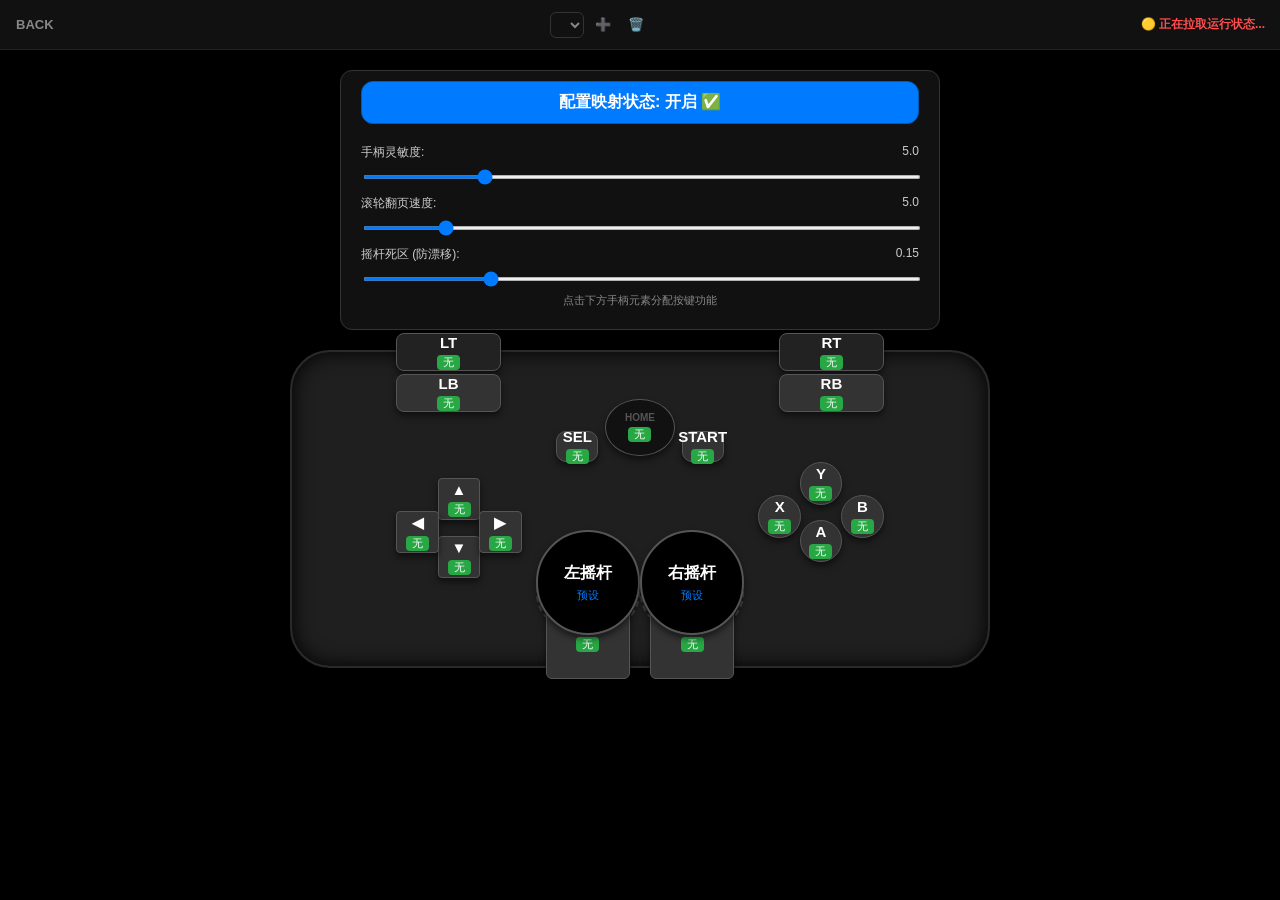
==== commit 13592249: "无是绿色的。" ====
--- a/templates/controller.html
+++ b/templates/controller.html
@@ -44,41 +44,41 @@
 
         <!-- 可视化手柄 -->
         <div class="gamepad-visual">
-            <div class="gb gb-lt" onclick="openEdit('btn_6', '左扳机 (LT/L2)')"><span class="gb-name">LT</span><span class="gb-val" id="val-btn_6">无</span></div>
-            <div class="gb gb-rt" onclick="openEdit('btn_7', '右扳机 (RT/R2)')"><span class="gb-name">RT</span><span class="gb-val" id="val-btn_7">无</span></div>
-            <div class="gb gb-l1" onclick="openEdit('btn_4', '左肩键 (LB/L1)')"><span class="gb-name">LB</span><span class="gb-val" id="val-btn_4">无</span></div>
-            <div class="gb gb-r1" onclick="openEdit('btn_5', '右肩键 (RB/R1)')"><span class="gb-name">RB</span><span class="gb-val" id="val-btn_5">无</span></div>
+            <div class="gb gb-lt" onclick="openEdit('btn_6', '左扳机 (LT/L2)')"><span class="gb-name">LT</span><span class="gb-val is-none" id="val-btn_6">无</span></div>
+            <div class="gb gb-rt" onclick="openEdit('btn_7', '右扳机 (RT/R2)')"><span class="gb-name">RT</span><span class="gb-val is-none" id="val-btn_7">无</span></div>
+            <div class="gb gb-l1" onclick="openEdit('btn_4', '左肩键 (LB/L1)')"><span class="gb-name">LB</span><span class="gb-val is-none" id="val-btn_4">无</span></div>
+            <div class="gb gb-r1" onclick="openEdit('btn_5', '右肩键 (RB/R1)')"><span class="gb-name">RB</span><span class="gb-val is-none" id="val-btn_5">无</span></div>
 
             <div class="dpad-area">
-                <div class="gb gb-up" onclick="openEdit('btn_12', '十字键 上')"><span class="gb-name">▲</span><span class="gb-val" id="val-btn_12">无</span></div>
-                <div class="gb gb-down" onclick="openEdit('btn_13', '十字键 下')"><span class="gb-name">▼</span><span class="gb-val" id="val-btn_13">无</span></div>
-                <div class="gb gb-left" onclick="openEdit('btn_14', '十字键 左')"><span class="gb-name">◀</span><span class="gb-val" id="val-btn_14">无</span></div>
-                <div class="gb gb-right" onclick="openEdit('btn_15', '十字键 右')"><span class="gb-name">▶</span><span class="gb-val" id="val-btn_15">无</span></div>
+                <div class="gb gb-up" onclick="openEdit('btn_12', '十字键 上')"><span class="gb-name">▲</span><span class="gb-val is-none" id="val-btn_12">无</span></div>
+                <div class="gb gb-down" onclick="openEdit('btn_13', '十字键 下')"><span class="gb-name">▼</span><span class="gb-val is-none" id="val-btn_13">无</span></div>
+                <div class="gb gb-left" onclick="openEdit('btn_14', '十字键 左')"><span class="gb-name">◀</span><span class="gb-val is-none" id="val-btn_14">无</span></div>
+                <div class="gb gb-right" onclick="openEdit('btn_15', '十字键 右')"><span class="gb-name">▶</span><span class="gb-val is-none" id="val-btn_15">无</span></div>
             </div>
 
             <div class="act-area">
-                <div class="gb gb-y" onclick="openEdit('btn_3', 'Y 键 (Triangle)')"><span class="gb-name">Y</span><span class="gb-val" id="val-btn_3">无</span></div>
-                <div class="gb gb-a" onclick="openEdit('btn_0', 'A 键 (Cross)')"><span class="gb-name">A</span><span class="gb-val" id="val-btn_0">无</span></div>
-                <div class="gb gb-x" onclick="openEdit('btn_2', 'X 键 (Square)')"><span class="gb-name">X</span><span class="gb-val" id="val-btn_2">无</span></div>
-                <div class="gb gb-b" onclick="openEdit('btn_1', 'B 键 (Circle)')"><span class="gb-name">B</span><span class="gb-val" id="val-btn_1">无</span></div>
+                <div class="gb gb-y" onclick="openEdit('btn_3', 'Y 键 (Triangle)')"><span class="gb-name">Y</span><span class="gb-val is-none" id="val-btn_3">无</span></div>
+                <div class="gb gb-a" onclick="openEdit('btn_0', 'A 键 (Cross)')"><span class="gb-name">A</span><span class="gb-val is-none" id="val-btn_0">无</span></div>
+                <div class="gb gb-x" onclick="openEdit('btn_2', 'X 键 (Square)')"><span class="gb-name">X</span><span class="gb-val is-none" id="val-btn_2">无</span></div>
+                <div class="gb gb-b" onclick="openEdit('btn_1', 'B 键 (Circle)')"><span class="gb-name">B</span><span class="gb-val is-none" id="val-btn_1">无</span></div>
             </div>
 
-            <div class="gb gb-sel" onclick="openEdit('btn_8', 'Select/View')"><span class="gb-name">SEL</span><span class="gb-val" id="val-btn_8">无</span></div>
-            <div class="gb gb-guide" onclick="openEdit('btn_16', 'Guide/Home')"><span class="gb-name">HOME</span><span class="gb-val" id="val-btn_16">无</span></div>
-            <div class="gb gb-start" onclick="openEdit('btn_9', 'Start/Menu')"><span class="gb-name">START</span><span class="gb-val" id="val-btn_9">无</span></div>
+            <div class="gb gb-sel" onclick="openEdit('btn_8', 'Select/View')"><span class="gb-name">SEL</span><span class="gb-val is-none" id="val-btn_8">无</span></div>
+            <div class="gb gb-guide" onclick="openEdit('btn_16', 'Guide/Home')"><span class="gb-name">HOME</span><span class="gb-val is-none" id="val-btn_16">无</span></div>
+            <div class="gb gb-start" onclick="openEdit('btn_9', 'Start/Menu')"><span class="gb-name">START</span><span class="gb-val is-none" id="val-btn_9">无</span></div>
 
             <!-- 摇杆视觉 -->
             <div class="gb-ls-wrap" style="position:absolute; left:35%; bottom:10%; width:15%; height:26%; border:2px dashed #444; border-radius:50%; box-sizing:border-box; z-index:0;"></div>
             <div class="gb gb-ls" onclick="openEdit('stick_left', '左摇杆预设')" style="z-index: 10;">
                 <span class="gb-name" style="font-size: 16px;">左摇杆</span><span class="gb-val" id="val-stick_left">预设</span>
             </div>
-            <div class="gb gb-ls-btn" onclick="openEdit('btn_10', '左摇杆按下 (L3)')"><span class="gb-name">L3按下</span><span class="gb-val" id="val-btn_10">无</span></div>
+            <div class="gb gb-ls-btn" onclick="openEdit('btn_10', '左摇杆按下 (L3)')"><span class="gb-name">L3按下</span><span class="gb-val is-none" id="val-btn_10">无</span></div>
 
             <div class="gb-rs-wrap" style="position:absolute; right:35%; bottom:10%; width:15%; height:26%; border:2px dashed #444; border-radius:50%; box-sizing:border-box; z-index:0;"></div>
             <div class="gb gb-rs" onclick="openEdit('stick_right', '右摇杆预设')" style="z-index: 10;">
                 <span class="gb-name" style="font-size: 16px;">右摇杆</span><span class="gb-val" id="val-stick_right">预设</span>
             </div>
-            <div class="gb gb-rs-btn" onclick="openEdit('btn_11', '右摇杆按下 (R3)')"><span class="gb-name">R3按下</span><span class="gb-val" id="val-btn_11">无</span></div>
+            <div class="gb gb-rs-btn" onclick="openEdit('btn_11', '右摇杆按下 (R3)')"><span class="gb-name">R3按下</span><span class="gb-val is-none" id="val-btn_11">无</span></div>
         </div>
     </div>
 
--- a/static/controller/controller.css
+++ b/static/controller/controller.css
@@ -139,7 +139,20 @@
 .gb:active { transform: scale(0.9); background: #555; }
 
 .gb-name { font-size: 15px; font-weight: bold; }
-.gb-val { font-size: 11px; color: #007aff; margin-top: 4px; line-height: 1; background: #000; padding: 2px 4px; border-radius: 4px;}
+.gb-val { 
+    font-size: 11px; 
+    color: #007aff; 
+    margin-top: 4px; 
+    line-height: 1; 
+    background: #000; 
+    padding: 2px 6px; 
+    border-radius: 4px;
+    transition: all 0.2s;
+}
+.gb-val.is-none {
+    background: #28a745 !important;
+    color: #fff !important;
+}
 
 /* Triggers & Bumpers */
 .gb-rt, .gb-r1 { border-radius: 8px; height: 12%; width: 15%; right: 15%; aspect-ratio: auto; }
@@ -171,12 +184,12 @@
 .gb-guide .gb-name { font-size: 10px; color: #555; }
 
 /* Sticks */
-.gb-ls { position: absolute; left: 35%; bottom: 10%; width: 15%; background: #000; border: 2px solid #555; }
-.gb-rs { position: absolute; right: 35%; bottom: 10%; width: 15%; background: #000; border: 2px solid #555; }
+.gb-ls { position: absolute; left: 35%; bottom: 10%; width: 15%; aspect-ratio: 1/1; background: #000; border: 2px solid #555; }
+.gb-rs { position: absolute; right: 35%; bottom: 10%; width: 15%; aspect-ratio: 1/1; background: #000; border: 2px solid #555; }
 
 /* Stick buttons (L3/R3) */
-.gb-ls-btn { position: absolute; left: 36.5%; bottom: -4%; width: 12%; height: 12%; font-size:8px; border-radius: 6px; padding: 2px; }
-.gb-rs-btn { position: absolute; right: 36.5%; bottom: -4%; width: 12%; height: 12%; font-size:8px; border-radius: 6px; padding: 2px; }
+.gb-ls-btn { position: absolute; left: 36.5%; bottom: -4%; width: 12%; aspect-ratio: 1/1; font-size:8px; border-radius: 6px; padding: 2px; }
+.gb-rs-btn { position: absolute; right: 36.5%; bottom: -4%; width: 12%; aspect-ratio: 1/1; font-size:8px; border-radius: 6px; padding: 2px; }
 
 .gb-ls-btn .gb-name, .gb-rs-btn .gb-name { font-size: 8px; }
 
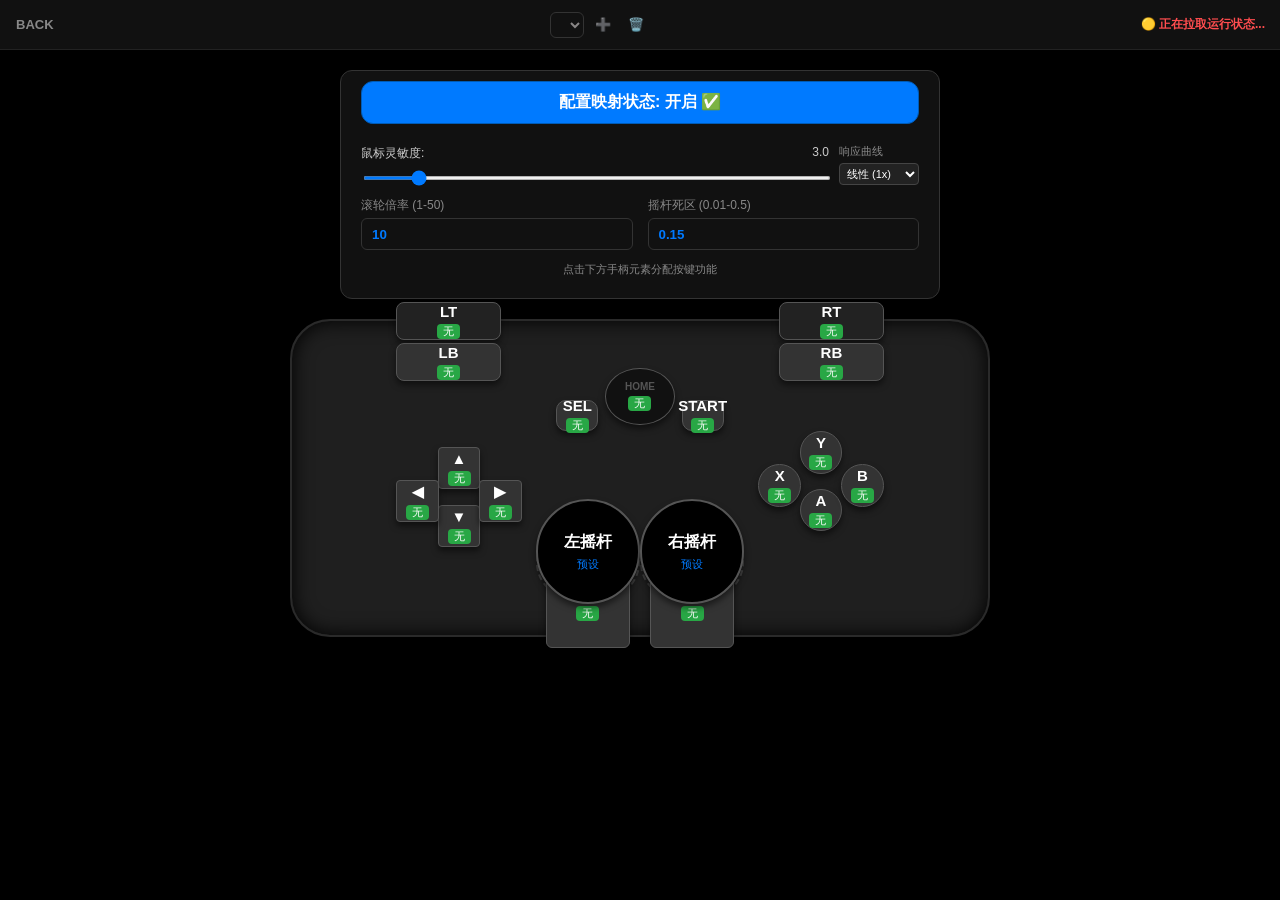
==== commit 9d0cd618: "鼠标灵敏度线性。" ====
--- a/templates/controller.html
+++ b/templates/controller.html
@@ -26,17 +26,31 @@
         <div class="controls-wrapper">
             <div id="master-switch-btn" class="master-switch active" onclick="v(); toggleMapping()">配置映射状态: 开启 ✅ </div>
 
-            <div class="sens-group" style="margin-bottom:12px;">
-                <label style="font-size:12px; margin-bottom:4px;">手柄灵敏度: <span id="sens-val">5.0</span></label>
-                <input type="range" id="param-sens" min="1" max="20" step="1" value="5" style="height:4px;">
-            </div>
-            <div class="sens-group" style="margin-bottom:12px;">
-                <label style="font-size:12px; margin-bottom:4px;">滚轮翻页速度: <span id="scroll-sens-val">5.0</span></label>
-                <input type="range" id="param-scroll-sens" min="1" max="30" step="1" value="5" style="height:4px;">
-            </div>
-            <div class="sens-group" style="margin-bottom:8px;">
-                <label style="font-size:12px; margin-bottom:4px;">摇杆死区 (防漂移): <span id="dead-val">0.15</span></label>
-                <input type="range" id="param-deadzone" min="0.05" max="0.5" step="0.05" value="0.15" style="height:4px;">
+            <div class="sens-group" style="margin-bottom:12px; display: flex; align-items:center; gap:10px;">
+                <div style="flex:1;">
+                    <label style="font-size:12px; margin-bottom:4px;">鼠标灵敏度: <span id="sens-val">3.0</span></label>
+                    <input type="range" id="param-sens" min="1" max="20" step="1" value="3" style="height:4px; width:100%;">
+                </div>
+                <div style="width:80px;">
+                    <label style="font-size:11px; color:#888; margin-bottom:4px;">响应曲线</label>
+                    <select id="param-curve" style="background:#222; border:1px solid #444; color:white; font-size:11px; padding:3px; border-radius:4px; width:100%;">
+                        <option value="linear">线性 (1x)</option>
+                        <option value="medium">标准 (中)</option>
+                        <option value="aggressive">强化 (强)</option>
+                    </select>
+                </div>
+            </div>
+            <div style="display: flex; gap: 15px; margin-bottom: 12px;">
+                <div style="flex:1;">
+                    <label style="font-size:12px; display:block; margin-bottom:4px; color:#888;">滚轮倍率 (1-50)</label>
+                    <input type="number" id="param-scroll-sens" min="1" max="50" step="1" value="10" 
+                        style="width:100%; height:32px; background:#111; border:1px solid #333; color:#007AFF; font-weight:bold; border-radius:6px; padding: 0 10px;">
+                </div>
+                <div style="flex:1;">
+                    <label style="font-size:12px; display:block; margin-bottom:4px; color:#888;">摇杆死区 (0.01-0.5)</label>
+                    <input type="number" id="param-deadzone" min="0" max="0.5" step="0.01" value="0.15" 
+                        style="width:100%; height:32px; background:#111; border:1px solid #333; color:#007AFF; font-weight:bold; border-radius:6px; padding: 0 10px;">
+                </div>
             </div>
             
             <p style="text-align: center; font-size: 11px; color: #888; margin-top: 5px;">点击下方手柄元素分配按键功能</p>
@@ -129,11 +143,26 @@
                     <button class="k-sym" style="flex:1; background:#007AFF; font-size: 13px;" onclick="v(); assignVKey('click_middle')">🖱️ 鼠标中键</button>
                 </div>
                 <!-- 键盘复刻 -->
+                <div class="row" style="margin-bottom: 8px;">
+                    <div style="flex:1; display:flex; gap:6px; background:#1a1a1a; padding:4px; border-radius:6px; border:1px solid #333;">
+                        <input type="text" id="manual-key-input" placeholder="手动输入按键名 (如: f11, home)" 
+                            style="flex:1; background:transparent; border:none; color:#00ff00; font-size:12px; padding:0 8px; outline:none;">
+                        <button onclick="v(); assignManualKey()" 
+                            style="min-height:30px; height:30px; padding:0 15px; background:#007AFF; color:white; border:none; font-size:11px;">绑定输入</button>
+                    </div>
+                </div>
+
+                <!-- 键盘复刻 -->
                 <div class="row">
                     <button class="k-f esc" onclick="v(); assignVKey('esc')">ESC</button>
                     <button class="k-f" onclick="v(); assignVKey('f1')">F1</button><button class="k-f" onclick="v(); assignVKey('f2')">F2</button><button class="k-f" onclick="v(); assignVKey('f3')">F3</button><button class="k-f" onclick="v(); assignVKey('f4')">F4</button>
-                    <button class="k-f" onclick="v(); assignVKey('f5')">F5</button><button class="k-f" onclick="v(); assignVKey('f6')">F6</button><button class="k-f" onclick="v(); assignVKey('f7')">F7</button><button class="k-f" onclick="v(); assignVKey('f8')">F8</button>
+                    <button class="k-f" onclick="v(); assignVKey('f5')">F5</button><button class="k-f" onclick="v(); assignVKey('f6')">F6</button>
                     <button class="k-f" style="color:#ff3b30;" onclick="v(); assignVKey('delete')">DEL</button>
+                </div>
+                <div class="row">
+                    <button class="k-f" onclick="v(); assignVKey('f7')">F7</button><button class="k-f" onclick="v(); assignVKey('f8')">F8</button>
+                    <button class="k-f" onclick="v(); assignVKey('f9')">F9</button><button class="k-f" onclick="v(); assignVKey('f10')">F10</button>
+                    <button class="k-f" onclick="v(); assignVKey('f11')">F11</button><button class="k-f" onclick="v(); assignVKey('f12')">F12</button>
                 </div>
                 <div class="row">
                     <button class="k-esc" onclick="v(); assignVKey('`')">`</button>
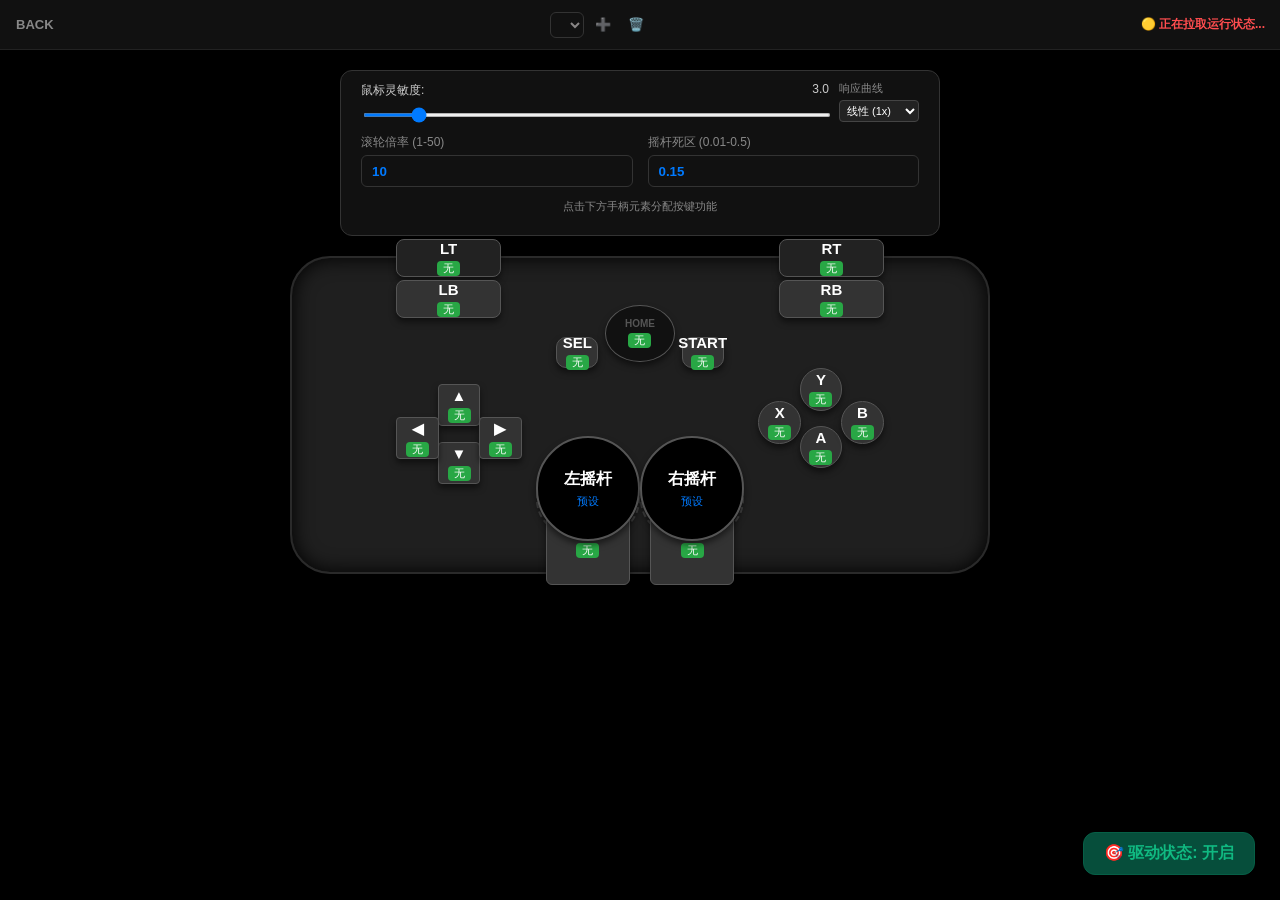
==== commit 552f87ae: "yes" ====
--- a/templates/controller.html
+++ b/templates/controller.html
@@ -12,7 +12,7 @@
 <body>
     <div class="header">
         <div class="header-btn" onclick="v(); window.location.href='/'">BACK</div>
-        
+
         <div class="profile-selector">
             <select id="profile-select" onchange="v(); switchProfile(this.value)"></select>
             <div class="header-btn" style="color:#666" onclick="v(); addProfile()">➕</div>
@@ -24,16 +24,17 @@
 
     <div class="main-layout">
         <div class="controls-wrapper">
-            <div id="master-switch-btn" class="master-switch active" onclick="v(); toggleMapping()">配置映射状态: 开启 ✅ </div>
 
             <div class="sens-group" style="margin-bottom:12px; display: flex; align-items:center; gap:10px;">
                 <div style="flex:1;">
                     <label style="font-size:12px; margin-bottom:4px;">鼠标灵敏度: <span id="sens-val">3.0</span></label>
-                    <input type="range" id="param-sens" min="1" max="20" step="1" value="3" style="height:4px; width:100%;">
+                    <input type="range" id="param-sens" min="1" max="20" step="1" value="3"
+                        style="height:4px; width:100%;">
                 </div>
                 <div style="width:80px;">
                     <label style="font-size:11px; color:#888; margin-bottom:4px;">响应曲线</label>
-                    <select id="param-curve" style="background:#222; border:1px solid #444; color:white; font-size:11px; padding:3px; border-radius:4px; width:100%;">
+                    <select id="param-curve"
+                        style="background:#222; border:1px solid #444; color:white; font-size:11px; padding:3px; border-radius:4px; width:100%;">
                         <option value="linear">线性 (1x)</option>
                         <option value="medium">标准 (中)</option>
                         <option value="aggressive">强化 (强)</option>
@@ -43,161 +44,270 @@
             <div style="display: flex; gap: 15px; margin-bottom: 12px;">
                 <div style="flex:1;">
                     <label style="font-size:12px; display:block; margin-bottom:4px; color:#888;">滚轮倍率 (1-50)</label>
-                    <input type="number" id="param-scroll-sens" min="1" max="50" step="1" value="10" 
+                    <input type="number" id="param-scroll-sens" min="1" max="50" step="1" value="10"
                         style="width:100%; height:32px; background:#111; border:1px solid #333; color:#007AFF; font-weight:bold; border-radius:6px; padding: 0 10px;">
                 </div>
                 <div style="flex:1;">
                     <label style="font-size:12px; display:block; margin-bottom:4px; color:#888;">摇杆死区 (0.01-0.5)</label>
-                    <input type="number" id="param-deadzone" min="0" max="0.5" step="0.01" value="0.15" 
+                    <input type="number" id="param-deadzone" min="0" max="0.5" step="0.01" value="0.15"
                         style="width:100%; height:32px; background:#111; border:1px solid #333; color:#007AFF; font-weight:bold; border-radius:6px; padding: 0 10px;">
                 </div>
             </div>
-            
+
             <p style="text-align: center; font-size: 11px; color: #888; margin-top: 5px;">点击下方手柄元素分配按键功能</p>
         </div>
 
         <!-- 可视化手柄 -->
         <div class="gamepad-visual">
-            <div class="gb gb-lt" onclick="openEdit('btn_6', '左扳机 (LT/L2)')"><span class="gb-name">LT</span><span class="gb-val is-none" id="val-btn_6">无</span></div>
-            <div class="gb gb-rt" onclick="openEdit('btn_7', '右扳机 (RT/R2)')"><span class="gb-name">RT</span><span class="gb-val is-none" id="val-btn_7">无</span></div>
-            <div class="gb gb-l1" onclick="openEdit('btn_4', '左肩键 (LB/L1)')"><span class="gb-name">LB</span><span class="gb-val is-none" id="val-btn_4">无</span></div>
-            <div class="gb gb-r1" onclick="openEdit('btn_5', '右肩键 (RB/R1)')"><span class="gb-name">RB</span><span class="gb-val is-none" id="val-btn_5">无</span></div>
+            <div class="gb gb-lt" onclick="openEdit('btn_6', '左扳机 (LT/L2)')"><span class="gb-name">LT</span><span
+                    class="gb-val is-none" id="val-btn_6">无</span></div>
+            <div class="gb gb-rt" onclick="openEdit('btn_7', '右扳机 (RT/R2)')"><span class="gb-name">RT</span><span
+                    class="gb-val is-none" id="val-btn_7">无</span></div>
+            <div class="gb gb-l1" onclick="openEdit('btn_4', '左肩键 (LB/L1)')"><span class="gb-name">LB</span><span
+                    class="gb-val is-none" id="val-btn_4">无</span></div>
+            <div class="gb gb-r1" onclick="openEdit('btn_5', '右肩键 (RB/R1)')"><span class="gb-name">RB</span><span
+                    class="gb-val is-none" id="val-btn_5">无</span></div>
 
             <div class="dpad-area">
-                <div class="gb gb-up" onclick="openEdit('btn_12', '十字键 上')"><span class="gb-name">▲</span><span class="gb-val is-none" id="val-btn_12">无</span></div>
-                <div class="gb gb-down" onclick="openEdit('btn_13', '十字键 下')"><span class="gb-name">▼</span><span class="gb-val is-none" id="val-btn_13">无</span></div>
-                <div class="gb gb-left" onclick="openEdit('btn_14', '十字键 左')"><span class="gb-name">◀</span><span class="gb-val is-none" id="val-btn_14">无</span></div>
-                <div class="gb gb-right" onclick="openEdit('btn_15', '十字键 右')"><span class="gb-name">▶</span><span class="gb-val is-none" id="val-btn_15">无</span></div>
+                <div class="gb gb-up" onclick="openEdit('btn_12', '十字键 上')"><span class="gb-name">▲</span><span
+                        class="gb-val is-none" id="val-btn_12">无</span></div>
+                <div class="gb gb-down" onclick="openEdit('btn_13', '十字键 下')"><span class="gb-name">▼</span><span
+                        class="gb-val is-none" id="val-btn_13">无</span></div>
+                <div class="gb gb-left" onclick="openEdit('btn_14', '十字键 左')"><span class="gb-name">◀</span><span
+                        class="gb-val is-none" id="val-btn_14">无</span></div>
+                <div class="gb gb-right" onclick="openEdit('btn_15', '十字键 右')"><span class="gb-name">▶</span><span
+                        class="gb-val is-none" id="val-btn_15">无</span></div>
             </div>
 
             <div class="act-area">
-                <div class="gb gb-y" onclick="openEdit('btn_3', 'Y 键 (Triangle)')"><span class="gb-name">Y</span><span class="gb-val is-none" id="val-btn_3">无</span></div>
-                <div class="gb gb-a" onclick="openEdit('btn_0', 'A 键 (Cross)')"><span class="gb-name">A</span><span class="gb-val is-none" id="val-btn_0">无</span></div>
-                <div class="gb gb-x" onclick="openEdit('btn_2', 'X 键 (Square)')"><span class="gb-name">X</span><span class="gb-val is-none" id="val-btn_2">无</span></div>
-                <div class="gb gb-b" onclick="openEdit('btn_1', 'B 键 (Circle)')"><span class="gb-name">B</span><span class="gb-val is-none" id="val-btn_1">无</span></div>
-            </div>
-
-            <div class="gb gb-sel" onclick="openEdit('btn_8', 'Select/View')"><span class="gb-name">SEL</span><span class="gb-val is-none" id="val-btn_8">无</span></div>
-            <div class="gb gb-guide" onclick="openEdit('btn_16', 'Guide/Home')"><span class="gb-name">HOME</span><span class="gb-val is-none" id="val-btn_16">无</span></div>
-            <div class="gb gb-start" onclick="openEdit('btn_9', 'Start/Menu')"><span class="gb-name">START</span><span class="gb-val is-none" id="val-btn_9">无</span></div>
+                <div class="gb gb-y" onclick="openEdit('btn_3', 'Y 键 (Triangle)')"><span class="gb-name">Y</span><span
+                        class="gb-val is-none" id="val-btn_3">无</span></div>
+                <div class="gb gb-a" onclick="openEdit('btn_0', 'A 键 (Cross)')"><span class="gb-name">A</span><span
+                        class="gb-val is-none" id="val-btn_0">无</span></div>
+                <div class="gb gb-x" onclick="openEdit('btn_2', 'X 键 (Square)')"><span class="gb-name">X</span><span
+                        class="gb-val is-none" id="val-btn_2">无</span></div>
+                <div class="gb gb-b" onclick="openEdit('btn_1', 'B 键 (Circle)')"><span class="gb-name">B</span><span
+                        class="gb-val is-none" id="val-btn_1">无</span></div>
+            </div>
+
+            <div class="gb gb-sel" onclick="openEdit('btn_8', 'Select/View')"><span class="gb-name">SEL</span><span
+                    class="gb-val is-none" id="val-btn_8">无</span></div>
+            <div class="gb gb-guide" onclick="openEdit('btn_16', 'Guide/Home')"><span class="gb-name">HOME</span><span
+                    class="gb-val is-none" id="val-btn_16">无</span></div>
+            <div class="gb gb-start" onclick="openEdit('btn_9', 'Start/Menu')"><span class="gb-name">START</span><span
+                    class="gb-val is-none" id="val-btn_9">无</span></div>
 
             <!-- 摇杆视觉 -->
-            <div class="gb-ls-wrap" style="position:absolute; left:35%; bottom:10%; width:15%; height:26%; border:2px dashed #444; border-radius:50%; box-sizing:border-box; z-index:0;"></div>
+            <div class="gb-ls-wrap"
+                style="position:absolute; left:35%; bottom:10%; width:15%; height:26%; border:2px dashed #444; border-radius:50%; box-sizing:border-box; z-index:0;">
+            </div>
             <div class="gb gb-ls" onclick="openEdit('stick_left', '左摇杆预设')" style="z-index: 10;">
-                <span class="gb-name" style="font-size: 16px;">左摇杆</span><span class="gb-val" id="val-stick_left">预设</span>
-            </div>
-            <div class="gb gb-ls-btn" onclick="openEdit('btn_10', '左摇杆按下 (L3)')"><span class="gb-name">L3按下</span><span class="gb-val is-none" id="val-btn_10">无</span></div>
-
-            <div class="gb-rs-wrap" style="position:absolute; right:35%; bottom:10%; width:15%; height:26%; border:2px dashed #444; border-radius:50%; box-sizing:border-box; z-index:0;"></div>
+                <span class="gb-name" style="font-size: 16px;">左摇杆</span><span class="gb-val"
+                    id="val-stick_left">预设</span>
+            </div>
+            <div class="gb gb-ls-btn" onclick="openEdit('btn_10', '左摇杆按下 (L3)')"><span class="gb-name">L3按下</span><span
+                    class="gb-val is-none" id="val-btn_10">无</span></div>
+
+            <div class="gb-rs-wrap"
+                style="position:absolute; right:35%; bottom:10%; width:15%; height:26%; border:2px dashed #444; border-radius:50%; box-sizing:border-box; z-index:0;">
+            </div>
             <div class="gb gb-rs" onclick="openEdit('stick_right', '右摇杆预设')" style="z-index: 10;">
-                <span class="gb-name" style="font-size: 16px;">右摇杆</span><span class="gb-val" id="val-stick_right">预设</span>
-            </div>
-            <div class="gb gb-rs-btn" onclick="openEdit('btn_11', '右摇杆按下 (R3)')"><span class="gb-name">R3按下</span><span class="gb-val is-none" id="val-btn_11">无</span></div>
+                <span class="gb-name" style="font-size: 16px;">右摇杆</span><span class="gb-val"
+                    id="val-stick_right">预设</span>
+            </div>
+            <div class="gb gb-rs-btn" onclick="openEdit('btn_11', '右摇杆按下 (R3)')"><span class="gb-name">R3按下</span><span
+                    class="gb-val is-none" id="val-btn_11">无</span></div>
         </div>
     </div>
 
     <!-- Unified Master Binding Modal -->
     <div id="vkb-modal" class="modal-outer" style="display: none;">
         <div class="modal-content" style="max-width: 800px; width: 95%; padding: 10px;">
-            <div class="modal-header" style="display: flex; justify-content: space-between; align-items: center; margin-bottom: 10px;">
-                <h3 id="vkb-title" style="margin: 0; padding-bottom: 0px; border: none; font-size: 15px; color:#007AFF;">请分配功能...</h3>
-                <button onclick="document.getElementById('vkb-modal').style.display='none'" style="background: #333; color: white; border: none; padding: 6px 12px; border-radius: 6px; font-weight: bold;">取消设置</button>
-            </div>
-            
+            <div class="modal-header"
+                style="display: flex; justify-content: space-between; align-items: center; margin-bottom: 10px;">
+                <h3 id="vkb-title"
+                    style="margin: 0; padding-bottom: 0px; border: none; font-size: 15px; color:#007AFF;">请分配功能...</h3>
+                <button onclick="document.getElementById('vkb-modal').style.display='none'"
+                    style="background: #333; color: white; border: none; padding: 6px 12px; border-radius: 6px; font-weight: bold;">取消设置</button>
+            </div>
+
             <!-- Stick Presets Only -->
             <div id="stick-presets-area" style="display:none; gap: 8px; flex-wrap: wrap; justify-content:center;">
-                <button class="k-sym" style="flex:auto; padding: 20px; font-size: 15px; background: #28a745; color: white;" onclick="v(); assignVKey('none')">🚫 禁用摇杆</button>
-                <button class="k-sym" style="flex:auto; padding: 20px; font-size: 15px; background: #007AFF;" onclick="v(); assignVKey('mouse')">🖱️ 光标移动 (鼠标)</button>
-                <button class="k-sym" style="flex:auto; padding: 15px; background: #005bb5;" onclick="v(); assignVKey('scroll')">🖱️ 滚轮翻页 (自然方向)</button>
-                <button class="k-sym" style="flex:auto; padding: 15px; background: #005bb5;" onclick="v(); assignVKey('scroll_rev')">🖱️ 滚轮 (指向方向)</button>
-                <button class="k-sym" style="flex:auto; padding: 15px;" onclick="v(); assignVKey('arrows')">⌨️ 映射方向键</button>
-                <button class="k-sym" style="flex:auto; padding: 20px; font-size: 15px;" onclick="v(); assignVKey('wasd')">⌨️ 映射 WASD</button>
-                <button class="k-sym" style="flex:auto; padding: 20px; font-size: 15px;" onclick="v(); assignVKey('hjkl')">⌨️ 映射 HJKL</button>
+                <button class="k-sym"
+                    style="flex:auto; padding: 20px; font-size: 15px; background: #28a745; color: white;"
+                    onclick="v(); assignVKey('none')">🚫 禁用摇杆</button>
+                <button class="k-sym" style="flex:auto; padding: 20px; font-size: 15px; background: #007AFF;"
+                    onclick="v(); assignVKey('mouse')">🖱️ 光标移动 (鼠标)</button>
+                <button class="k-sym" style="flex:auto; padding: 15px; background: #005bb5;"
+                    onclick="v(); assignVKey('scroll')">🖱️ 滚轮翻页 (自然方向)</button>
+                <button class="k-sym" style="flex:auto; padding: 15px; background: #005bb5;"
+                    onclick="v(); assignVKey('scroll_rev')">🖱️ 滚轮 (指向方向)</button>
+                <button class="k-sym" style="flex:auto; padding: 15px;" onclick="v(); assignVKey('arrows')">⌨️
+                    映射方向键</button>
+                <button class="k-sym" style="flex:auto; padding: 20px; font-size: 15px;"
+                    onclick="v(); assignVKey('wasd')">⌨️ 映射 WASD</button>
+                <button class="k-sym" style="flex:auto; padding: 20px; font-size: 15px;"
+                    onclick="v(); assignVKey('hjkl')">⌨️ 映射 HJKL</button>
             </div>
 
             <!-- Quick Presets for ABXY/D-PAD -->
-            <div id="quick-presets-area" style="display:none; gap: 8px; flex-wrap: wrap; margin-bottom: 10px; justify-content:center; background: #222; padding: 10px; border-radius: 8px;">
-                <span id="quick-preset-title" style="flex:100%; font-size:12px; color:#888; text-align:center;">💡 快速覆盖整个按键组的配置:</span>
-                <button class="k-sym" style="flex:auto; padding: 10px; font-size:13px;" onclick="v(); assignBulk('arrows')">填入: 方向键</button>
-                <button class="k-sym" style="flex:auto; padding: 10px; font-size:13px;" onclick="v(); assignBulk('wasd')">填入: WASD</button>
+            <div id="quick-presets-area"
+                style="display:none; gap: 8px; flex-wrap: wrap; margin-bottom: 10px; justify-content:center; background: #222; padding: 10px; border-radius: 8px;">
+                <span id="quick-preset-title" style="flex:100%; font-size:12px; color:#888; text-align:center;">💡
+                    快速覆盖整个按键组的配置:</span>
+                <button class="k-sym" style="flex:auto; padding: 10px; font-size:13px;"
+                    onclick="v(); assignBulk('arrows')">填入: 方向键</button>
+                <button class="k-sym" style="flex:auto; padding: 10px; font-size:13px;"
+                    onclick="v(); assignBulk('wasd')">填入: WASD</button>
             </div>
 
             <!-- Full Keyboard & Mouse for Buttons -->
-            <div id="combo-mode-bar" style="display:none; justify-content:space-between; align-items:center; background:#111; padding:8px 12px; border-radius:8px; margin-bottom:10px; border:1px solid #333;">
+            <div id="combo-mode-bar"
+                style="display:none; justify-content:space-between; align-items:center; background:#111; padding:8px 12px; border-radius:8px; margin-bottom:10px; border:1px solid #333;">
                 <label style="display:flex; align-items:center; gap:8px; cursor:pointer;">
-                    <input type="checkbox" id="combo-toggle" onchange="toggleComboMode(this.checked)" style="width:16px; height:16px;">
+                    <input type="checkbox" id="combo-toggle" onchange="toggleComboMode(this.checked)"
+                        style="width:16px; height:16px;">
                     <span style="font-size:14px; font-weight:bold; color:#ffcc00;">开启组合键联动</span>
                 </label>
-                <div id="combo-display" style="display:none; flex:1; margin:0 10px; background:#000; padding:6px 8px; border-radius:6px; font-size:13px; color:#00ff00; min-height:18px; text-align:center; font-weight:bold;"></div>
+                <div id="combo-display"
+                    style="display:none; flex:1; margin:0 10px; background:#000; padding:6px 8px; border-radius:6px; font-size:13px; color:#00ff00; min-height:18px; text-align:center; font-weight:bold;">
+                </div>
                 <div style="display:flex; gap:5px;">
-                    <button id="combo-confirm-btn" style="display:none; background:#007AFF; color:white; border:none; padding:6px 14px; border-radius:6px; font-weight:bold; cursor:pointer;" onclick="confirmCombo()">确认</button>
-                    <button id="combo-clear-btn" style="display:none; background:#ff3b30; color:white; border:none; padding:6px 14px; border-radius:6px; font-weight:bold; cursor:pointer;" onclick="clearCombo()">清除</button>
+                    <button id="combo-confirm-btn"
+                        style="display:none; background:#007AFF; color:white; border:none; padding:6px 14px; border-radius:6px; font-weight:bold; cursor:pointer;"
+                        onclick="confirmCombo()">确认</button>
+                    <button id="combo-clear-btn"
+                        style="display:none; background:#ff3b30; color:white; border:none; padding:6px 14px; border-radius:6px; font-weight:bold; cursor:pointer;"
+                        onclick="clearCombo()">清除</button>
                 </div>
             </div>
 
             <div class="keyboard-grid" id="vk-grid" style="min-height: 200px;">
-                <div class="row" style="margin-bottom: 6px;">
-                    <button class="k-sym" style="flex:1; background:#28a745; color: white; font-size: 13px;" onclick="v(); assignVKey('none')">🚫 无 (取消功能)</button>
-                    <button class="k-sym" style="flex:1; background:#007AFF; font-size: 13px;" onclick="v(); assignVKey('click_left')">🖱️ 鼠标左键</button>
-                    <button class="k-sym" style="flex:1; background:#007AFF; font-size: 13px;" onclick="v(); assignVKey('click_right')">🖱️ 鼠标右键</button>
-                    <button class="k-sym" style="flex:1; background:#007AFF; font-size: 13px;" onclick="v(); assignVKey('click_middle')">🖱️ 鼠标中键</button>
-                </div>
+                <!-- 顶栏功能区：合并了设置和快捷操作 -->
+                <div class="row" style="margin-bottom: 10px; gap: 8px;">
+                    <!-- 左侧：功能清除与鼠标按键 -->
+                    <div style="flex: 1.2; display: flex; gap: 4px;">
+                        <button class="k-sym" style="flex: 1.2; background: #28a745; color: white; font-size: 11px;"
+                            onclick="v(); assignVKey('none')">🚫 无</button>
+                        <button class="k-sym" style="flex: 1; background: #333; color: #fff; font-size: 11px; padding:0"
+                            onclick="v(); assignVKey('click_left')">🖱️左</button>
+                        <button class="k-sym" style="flex: 1; background: #007AFF; color: white; font-size: 11px; padding:0"
+                            onclick="v(); assignVKey('click_middle')">🖱️中</button>
+                        <button class="k-sym" style="flex: 1; background: #333; color: #fff; font-size: 11px; padding:0"
+                            onclick="v(); assignVKey('click_right')">🖱️右</button>
+                    </div>
+                    
+                    <!-- 右侧：手动输入功能框 -->
+                    <div style="flex: 1; display: flex; gap: 4px; background: #1a1a1a; padding: 2px; border-radius: 6px; border: 1px solid #444;">
+                        <input type="text" id="manual-key-input" placeholder="输入按键 (f11)"
+                            style="flex: 1; background: transparent; border: none; color: #00ff00; font-size: 11px; padding: 0 4px; outline: none; min-width: 0;">
+                        <button onclick="v(); assignManualKey()"
+                            style="height: 100%; padding: 0 6px; background: #007AFF; color: white; border: none; font-size: 10px; border-radius: 4px; flex-shrink: 0; min-width:35px;">绑定</button>
+                    </div>
+                </div>
+
                 <!-- 键盘复刻 -->
-                <div class="row" style="margin-bottom: 8px;">
-                    <div style="flex:1; display:flex; gap:6px; background:#1a1a1a; padding:4px; border-radius:6px; border:1px solid #333;">
-                        <input type="text" id="manual-key-input" placeholder="手动输入按键名 (如: f11, home)" 
-                            style="flex:1; background:transparent; border:none; color:#00ff00; font-size:12px; padding:0 8px; outline:none;">
-                        <button onclick="v(); assignManualKey()" 
-                            style="min-height:30px; height:30px; padding:0 15px; background:#007AFF; color:white; border:none; font-size:11px;">绑定输入</button>
+                <div class="row" style="font-size: 10px;">
+                    <button class="k-f esc" style="flex:0.6" onclick="v(); assignVKey('esc')">ESC</button>
+                    <button class="k-f" onclick="v(); assignVKey('f1')">F1</button><button class="k-f"
+                        onclick="v(); assignVKey('f2')">F2</button><button class="k-f"
+                        onclick="v(); assignVKey('f3')">F3</button><button class="k-f"
+                        onclick="v(); assignVKey('f4')">F4</button>
+                    <button class="k-f" onclick="v(); assignVKey('f5')">F5</button><button class="k-f"
+                        onclick="v(); assignVKey('f6')">F6</button><button class="k-f"
+                        onclick="v(); assignVKey('f7')">F7</button><button class="k-f"
+                        onclick="v(); assignVKey('f8')">F8</button>
+                    <button class="k-f" onclick="v(); assignVKey('f9')">F9</button><button class="k-f"
+                        onclick="v(); assignVKey('f10')">F10</button>
+                    <button class="k-f" onclick="v(); assignVKey('f11')">F11</button><button class="k-f"
+                        onclick="v(); assignVKey('f12')">F12</button>
+                    <button class="k-f" style="flex:0.6; color:#ff3b30;"
+                        onclick="v(); assignVKey('delete')">DEL</button>
+                </div>
+                <div class="row">
+                    <button class="k-esc" onclick="v(); assignVKey('`')">`</button>
+                    <button class="k-sym" onclick="v(); assignVKey('1')">1</button><button class="k-sym"
+                        onclick="v(); assignVKey('2')">2</button><button class="k-sym"
+                        onclick="v(); assignVKey('3')">3</button><button class="k-sym"
+                        onclick="v(); assignVKey('4')">4</button><button class="k-sym"
+                        onclick="v(); assignVKey('5')">5</button><button class="k-sym"
+                        onclick="v(); assignVKey('6')">6</button><button class="k-sym"
+                        onclick="v(); assignVKey('7')">7</button><button class="k-sym"
+                        onclick="v(); assignVKey('8')">8</button><button class="k-sym"
+                        onclick="v(); assignVKey('9')">9</button><button class="k-sym"
+                        onclick="v(); assignVKey('0')">0</button>
+                    <button class="k-sym" onclick="v(); assignVKey('-')">-</button><button class="k-sym"
+                        onclick="v(); assignVKey('=')">=</button>
+                    <button class="k-wide" onclick="v(); assignVKey('backspace')">BACK</button>
+                </div>
+                <div class="row">
+                    <button class="k-wide" onclick="v(); assignVKey('tab')">TAB</button>
+                    <button onclick="v(); assignVKey('q')">Q</button><button
+                        onclick="v(); assignVKey('w')">W</button><button
+                        onclick="v(); assignVKey('e')">E</button><button
+                        onclick="v(); assignVKey('r')">R</button><button
+                        onclick="v(); assignVKey('t')">T</button><button
+                        onclick="v(); assignVKey('y')">Y</button><button
+                        onclick="v(); assignVKey('u')">U</button><button
+                        onclick="v(); assignVKey('i')">I</button><button
+                        onclick="v(); assignVKey('o')">O</button><button onclick="v(); assignVKey('p')">P</button>
+                    <button class="k-sym" onclick="v(); assignVKey('[')">[</button><button class="k-sym"
+                        onclick="v(); assignVKey(']')">]</button><button class="k-sym"
+                        onclick="v(); assignVKey('\\')">\</button>
+                </div>
+                <div class="row">
+                    <button class="k-caps" onclick="v(); assignVKey('caps')">CAPS</button>
+                    <button onclick="v(); assignVKey('a')">A</button><button
+                        onclick="v(); assignVKey('s')">S</button><button
+                        onclick="v(); assignVKey('d')">D</button><button
+                        onclick="v(); assignVKey('f')">F</button><button
+                        onclick="v(); assignVKey('g')">G</button><button
+                        onclick="v(); assignVKey('h')">H</button><button
+                        onclick="v(); assignVKey('j')">J</button><button
+                        onclick="v(); assignVKey('k')">K</button><button onclick="v(); assignVKey('l')">L</button>
+                    <button class="k-sym" onclick="v(); assignVKey(';')">;</button><button class="k-sym"
+                        onclick="v(); assignVKey('\'')">'</button>
+                    <button class="k-enter" onclick="v(); assignVKey('enter')">ENTER</button>
+                </div>
+                <div class="row">
+                    <button class="k-shift" onclick="v(); assignVKey('shift')">SHIFT</button>
+                    <button onclick="v(); assignVKey('z')">Z</button><button
+                        onclick="v(); assignVKey('x')">X</button><button
+                        onclick="v(); assignVKey('c')">C</button><button
+                        onclick="v(); assignVKey('v')">V</button><button
+                        onclick="v(); assignVKey('b')">B</button><button
+                        onclick="v(); assignVKey('n')">N</button><button onclick="v(); assignVKey('m')">M</button>
+                    <button class="k-sym" onclick="v(); assignVKey(',')">,</button><button class="k-sym"
+                        onclick="v(); assignVKey('.')">.</button><button class="k-sym"
+                        onclick="v(); assignVKey('/')">/</button>
+                    <div style="flex: 2.4; display:flex; gap:4px; height:100%;">
+                        <div style="flex:0.55;"></div>
+                        <button class="k-arrow" style="flex:1 !important;" onclick="v(); assignVKey('up')">↑</button>
+                        <div style="flex:1;"></div>
                     </div>
                 </div>
-
-                <!-- 键盘复刻 -->
-                <div class="row">
-                    <button class="k-f esc" onclick="v(); assignVKey('esc')">ESC</button>
-                    <button class="k-f" onclick="v(); assignVKey('f1')">F1</button><button class="k-f" onclick="v(); assignVKey('f2')">F2</button><button class="k-f" onclick="v(); assignVKey('f3')">F3</button><button class="k-f" onclick="v(); assignVKey('f4')">F4</button>
-                    <button class="k-f" onclick="v(); assignVKey('f5')">F5</button><button class="k-f" onclick="v(); assignVKey('f6')">F6</button>
-                    <button class="k-f" style="color:#ff3b30;" onclick="v(); assignVKey('delete')">DEL</button>
-                </div>
-                <div class="row">
-                    <button class="k-f" onclick="v(); assignVKey('f7')">F7</button><button class="k-f" onclick="v(); assignVKey('f8')">F8</button>
-                    <button class="k-f" onclick="v(); assignVKey('f9')">F9</button><button class="k-f" onclick="v(); assignVKey('f10')">F10</button>
-                    <button class="k-f" onclick="v(); assignVKey('f11')">F11</button><button class="k-f" onclick="v(); assignVKey('f12')">F12</button>
-                </div>
-                <div class="row">
-                    <button class="k-esc" onclick="v(); assignVKey('`')">`</button>
-                    <button class="k-sym" onclick="v(); assignVKey('1')">1</button><button class="k-sym" onclick="v(); assignVKey('2')">2</button><button class="k-sym" onclick="v(); assignVKey('3')">3</button><button class="k-sym" onclick="v(); assignVKey('4')">4</button><button class="k-sym" onclick="v(); assignVKey('5')">5</button><button class="k-sym" onclick="v(); assignVKey('6')">6</button><button class="k-sym" onclick="v(); assignVKey('7')">7</button><button class="k-sym" onclick="v(); assignVKey('8')">8</button><button class="k-sym" onclick="v(); assignVKey('9')">9</button><button class="k-sym" onclick="v(); assignVKey('0')">0</button>
-                    <button class="k-sym" onclick="v(); assignVKey('-')">-</button><button class="k-sym" onclick="v(); assignVKey('=')">=</button>
-                    <button class="k-wide" onclick="v(); assignVKey('backspace')">BACK</button>
-                </div>
-                <div class="row">
-                    <button class="k-wide" onclick="v(); assignVKey('tab')">TAB</button>
-                    <button onclick="v(); assignVKey('q')">Q</button><button onclick="v(); assignVKey('w')">W</button><button onclick="v(); assignVKey('e')">E</button><button onclick="v(); assignVKey('r')">R</button><button onclick="v(); assignVKey('t')">T</button><button onclick="v(); assignVKey('y')">Y</button><button onclick="v(); assignVKey('u')">U</button><button onclick="v(); assignVKey('i')">I</button><button onclick="v(); assignVKey('o')">O</button><button onclick="v(); assignVKey('p')">P</button>
-                    <button class="k-sym" onclick="v(); assignVKey('[')">[</button><button class="k-sym" onclick="v(); assignVKey(']')">]</button><button class="k-sym" onclick="v(); assignVKey('\\')">\</button>
-                </div>
-                <div class="row">
-                    <button class="k-caps" onclick="v(); assignVKey('caps')">CAPS</button>
-                    <button onclick="v(); assignVKey('a')">A</button><button onclick="v(); assignVKey('s')">S</button><button onclick="v(); assignVKey('d')">D</button><button onclick="v(); assignVKey('f')">F</button><button onclick="v(); assignVKey('g')">G</button><button onclick="v(); assignVKey('h')">H</button><button onclick="v(); assignVKey('j')">J</button><button onclick="v(); assignVKey('k')">K</button><button onclick="v(); assignVKey('l')">L</button>
-                    <button class="k-sym" onclick="v(); assignVKey(';')">;</button><button class="k-sym" onclick="v(); assignVKey('\'')">'</button>
-                    <button class="k-enter" onclick="v(); assignVKey('enter')">ENTER</button>
-                </div>
-                <div class="row">
-                    <button class="k-shift" onclick="v(); assignVKey('shift')">SHIFT</button>
-                    <button onclick="v(); assignVKey('z')">Z</button><button onclick="v(); assignVKey('x')">X</button><button onclick="v(); assignVKey('c')">C</button><button onclick="v(); assignVKey('v')">V</button><button onclick="v(); assignVKey('b')">B</button><button onclick="v(); assignVKey('n')">N</button><button onclick="v(); assignVKey('m')">M</button>
-                    <button class="k-sym" onclick="v(); assignVKey(',')">,</button><button class="k-sym" onclick="v(); assignVKey('.')">.</button><button class="k-sym" onclick="v(); assignVKey('/')">/</button>
-                    <button class="k-arrow" onclick="v(); assignVKey('up')">↑</button>
-                </div>
-                <div class="row">
-                    <button class="k-wide" onclick="v(); assignVKey('ctrl')">CTRL</button><button onclick="v(); assignVKey('win')">WIN</button><button onclick="v(); assignVKey('alt')">ALT</button>
+                <div class="row">
+                    <button class="k-wide" onclick="v(); assignVKey('ctrl')">CTRL</button><button
+                        onclick="v(); assignVKey('win')">WIN</button><button
+                        onclick="v(); assignVKey('alt')">ALT</button>
                     <button class="k-space" onclick="v(); assignVKey('space')">SPACE</button>
-                    <button class="k-arrow" onclick="v(); assignVKey('left')">←</button><button class="k-arrow" onclick="v(); assignVKey('down')">↓</button><button class="k-arrow" onclick="v(); assignVKey('right')">→</button>
+                    <div style="flex: 2.4; display:flex; gap:4px; height:100%;">
+                        <button class="k-arrow" style="flex:1 !important;" onclick="v(); assignVKey('left')">←</button>
+                        <button class="k-arrow" style="flex:1 !important;" onclick="v(); assignVKey('down')">↓</button>
+                        <button class="k-arrow" style="flex:1 !important;" onclick="v(); assignVKey('right')">→</button>
+                    </div>
                 </div>
             </div>
         </div>
+    </div>
+
+    <!-- 浮动在右下角的总开关：更加触手可及 -->
+    <div id="master-switch-btn" class="master-switch floating-switch active" onclick="v(); toggleMapping()">
+        🎯 驱动状态: 开启
     </div>
 
     <script src="https://cdn.socket.io/4.5.4/socket.io.min.js"></script>
     <script src="/static/controller/controller.js?v=5"></script>
 </body>
 
-</html>
+</html>
--- a/static/controller/controller.css
+++ b/static/controller/controller.css
@@ -274,19 +274,29 @@
     border: 1px solid #333;
     padding: 10px 20px;
     border-radius: 12px;
-    width: 100%;
     text-align: center;
     font-size: 16px;
     font-weight: bold;
     cursor: pointer;
-    margin-bottom: 20px;
     transition: all 0.2s;
     user-select: none;
 }
+.floating-switch {
+    position: fixed;
+    bottom: 25px;
+    right: 25px;
+    z-index: 1500;
+    width: auto;
+    min-width: 140px;
+    box-shadow: 0 4px 15px rgba(0,0,0,0.4);
+    backdrop-filter: blur(5px);
+    border: 1px solid rgba(255,255,255,0.1);
+}
 .master-switch.active {
-    background: #007AFF;
-    color: white;
-    border-color: #005bb5;
+    background: #064e3b; /* 深翠绿，不晃眼 */
+    color: #10b981; /* 柔和的亮绿字体 */
+    border-color: #065f46;
+    box-shadow: 0 4px 12px rgba(0, 0, 0, 0.5);
 }
 .master-switch:active {
     transform: scale(0.95);
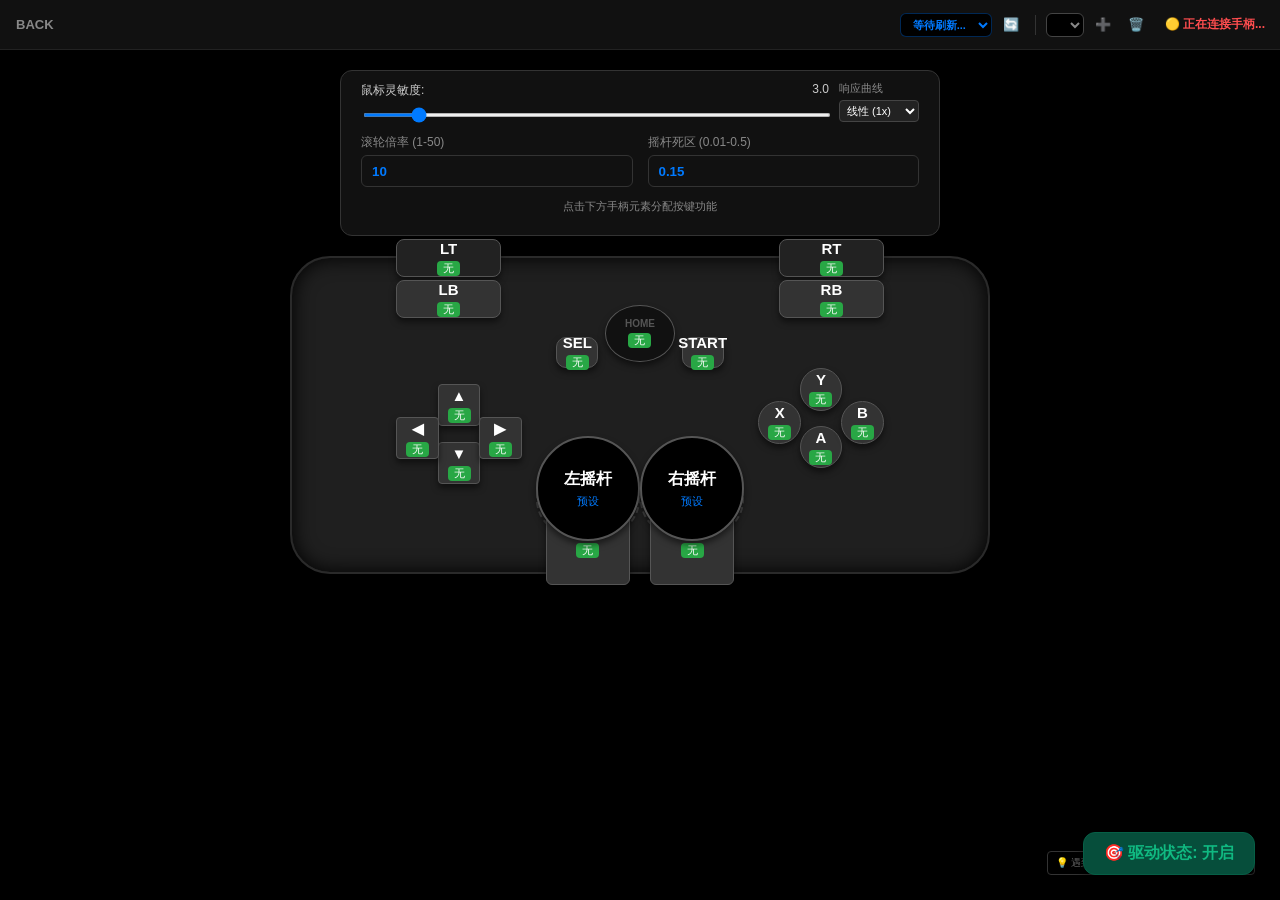
==== commit 167d6baf: "增加功能--选择手柄" ====
--- a/templates/controller.html
+++ b/templates/controller.html
@@ -6,6 +6,7 @@
     <meta name="viewport"
         content="width=device-width, initial-scale=1.0, maximum-scale=1.0, user-scalable=no, viewport-fit=cover">
     <title>手柄控制器 | Macro Deck</title>
+    <link rel="icon" type="image/png" href="/static/controller/favicon.png">
     <link rel="stylesheet" href="/static/controller/controller.css?v=3">
 </head>
 
@@ -13,13 +14,20 @@
     <div class="header">
         <div class="header-btn" onclick="v(); window.location.href='/'">BACK</div>
 
-        <div class="profile-selector">
+        <div class="profile-selector" style="flex:1; justify-content: flex-end; gap:5px;">
+            <select id="gp-select" style="max-width:120px; font-size:11px;" onchange="v(); selectGamepad(this.value)">
+                <option value="0">等待刷新...</option>
+            </select>
+            <div class="header-btn" style="color:#007AFF" onclick="v(); refreshGamepads()">🔄</div>
+            
+            <div style="width:1px; background:#333; height:20px; margin:0 5px;"></div>
+            
             <select id="profile-select" onchange="v(); switchProfile(this.value)"></select>
             <div class="header-btn" style="color:#666" onclick="v(); addProfile()">➕</div>
             <div class="header-btn" style="color:#FF3B30" onclick="v(); deleteProfile()">🗑️</div>
         </div>
 
-        <div class="status" id="gp-status">🟡 正在拉取运行状态...</div>
+        <div class="status" id="gp-status">🟡 正在连接手柄...</div>
     </div>
 
     <div class="main-layout">
@@ -203,7 +211,19 @@
                             style="flex: 1; background: transparent; border: none; color: #00ff00; font-size: 11px; padding: 0 4px; outline: none; min-width: 0;">
                         <button onclick="v(); assignManualKey()"
                             style="height: 100%; padding: 0 6px; background: #007AFF; color: white; border: none; font-size: 10px; border-radius: 4px; flex-shrink: 0; min-width:35px;">绑定</button>
+                        <button onclick="v(); toggleKeyHelp()"
+                            style="height: 100%; padding: 0 4px; background: #444; color: #fff; border: none; font-size: 12px; border-radius: 4px; flex-shrink: 0; cursor:pointer;">❔</button>
                     </div>
+                </div>
+
+                <!-- 手动输入按键名提示面板 -->
+                <div id="key-help-panel" style="display:none; background:#222; border:1px solid #444; border-radius:8px; padding:10px; margin-bottom:10px; max-height:150px; overflow-y:auto; font-size:11px; color:#ccc; line-height:1.6;">
+                    <b style="color:#007AFF;">支持的特殊按键名:</b><br/>
+                    <span style="color:#888;">修饰键:</span> ctrl, shift, alt, win, command, cmd, meta<br/>
+                    <span style="color:#888;">导航:</span> up, down, left, right, page_up, page_down, home, end, insert, delete<br/>
+                    <span style="color:#888;">功能:</span> enter, esc, tab, backspace, space, caps_lock, print_screen, f1-f20<br/>
+                    <span style="color:#888;">多媒体:</span> media_play_pause, media_volume_mute, media_volume_up, media_volume_down, media_next, media_previous<br/>
+                    <span style="color:#888;">符号:</span> comma(,), dot(.), slash(/), semicolon(;), quote('), bracket_l([), bracket_r(]), backslash(\), backtick(`), minus(-), equal(=)
                 </div>
 
                 <!-- 键盘复刻 -->
@@ -301,9 +321,14 @@
         </div>
     </div>
 
-    <!-- 浮动在右下角的总开关：更加触手可及 -->
-    <div id="master-switch-btn" class="master-switch floating-switch active" onclick="v(); toggleMapping()">
-        🎯 驱动状态: 开启
+    <!-- 浮动在右下角的总开关与工具提示 -->
+    <div style="position: fixed; bottom: 25px; right: 25px; z-index: 1500; display: flex; flex-direction: column; gap: 8px; align-items: flex-end;">
+        <a href="https://joyxoff.com/en/" target="_blank" style="font-size: 10px; color: #666; text-decoration: none; background: rgba(0,0,0,0.4); padding: 4px 8px; border-radius: 4px; border: 1px solid #333;">
+            💡 遇到双重输入？试试 JoyXoff (屏蔽工具)
+        </a>
+        <div id="master-switch-btn" class="master-switch floating-switch active" onclick="v(); toggleMapping()" style="margin:0;">
+            🎯 驱动状态: 开启
+        </div>
     </div>
 
     <script src="https://cdn.socket.io/4.5.4/socket.io.min.js"></script>
--- a/static/controller/controller.css
+++ b/static/controller/controller.css
@@ -45,15 +45,32 @@
     gap: 5px;
 }
 
+.header select {
+    background: #000;
+    border: 1px solid #444;
+    color: #007AFF; /* 蓝色字体区分功能 */
+    font-weight: bold;
+    padding: 4px 8px;
+    border-radius: 6px;
+    font-size: 11px;
+    transition: all 0.2s;
+    outline: none;
+    cursor: pointer;
+}
+
+.header select:focus {
+    border-color: #007AFF;
+    box-shadow: 0 0 5px rgba(0, 122, 255, 0.3);
+}
+
 #profile-select {
-    background: #111;
-    border: 1px solid #333;
-    color: rgb(136, 133, 133);
-    font-weight: bold;
-    padding: 4px 6px;
-    border-radius: 6px;
-    max-width: 90px;
-    font-size: 12px;
+    color: #888 !important;
+    max-width: 100px;
+}
+
+#gp-select {
+    max-width: 130px;
+    border-color: #007AFF55;
 }
 
 .status {
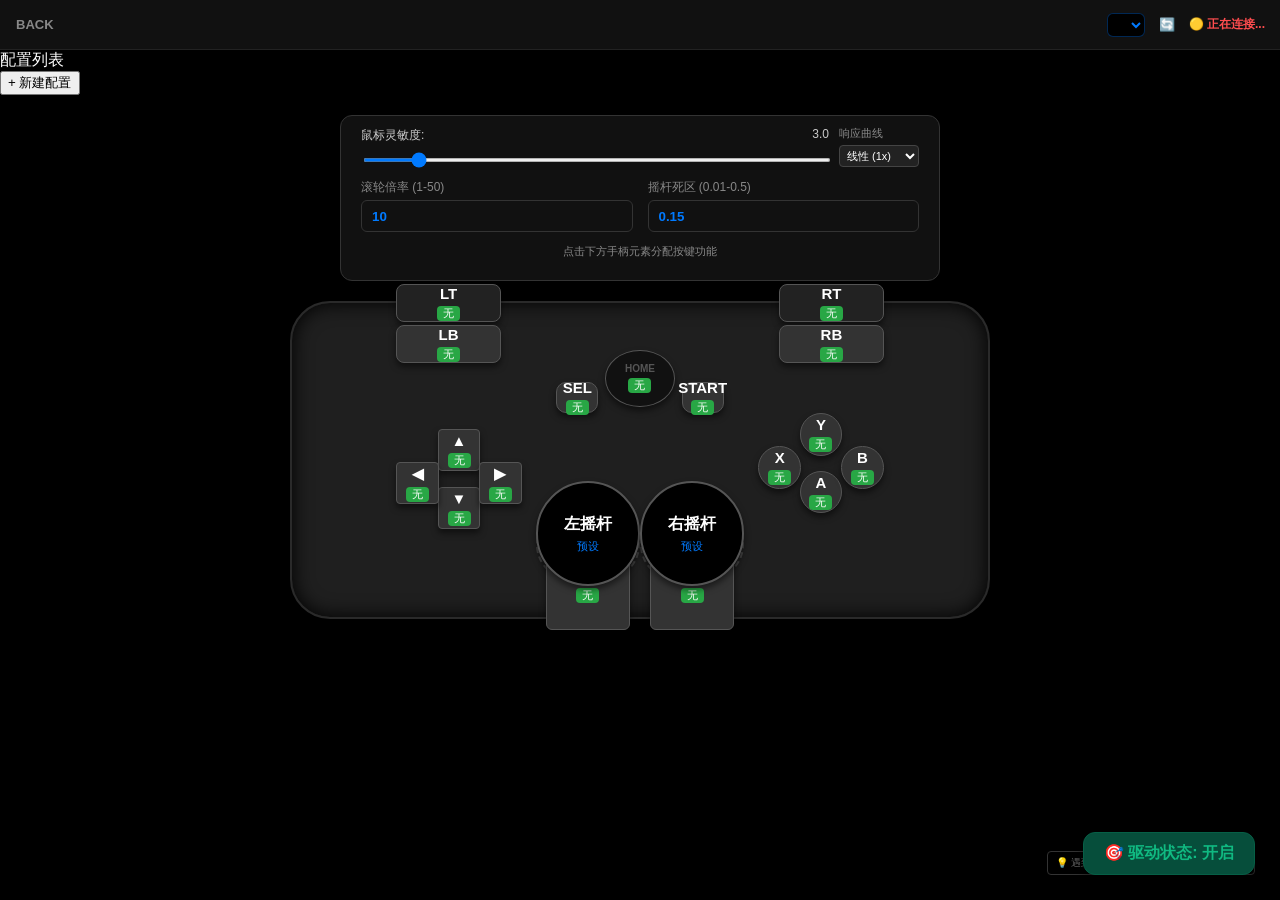
==== commit 4fa95600: "controller 中增加功能： 十字键可选组合也增加 hjkl ， 按键可选中增加鼠标滚轮上、滚轮下的按钮" ====
--- a/templates/controller.html
+++ b/templates/controller.html
@@ -13,24 +13,24 @@
 <body>
     <div class="header">
         <div class="header-btn" onclick="v(); window.location.href='/'">BACK</div>
-
-        <div class="profile-selector" style="flex:1; justify-content: flex-end; gap:5px;">
-            <select id="gp-select" style="max-width:120px; font-size:11px;" onchange="v(); selectGamepad(this.value)">
-                <option value="0">等待刷新...</option>
-            </select>
-            <div class="header-btn" style="color:#007AFF" onclick="v(); refreshGamepads()">🔄</div>
-            
-            <div style="width:1px; background:#333; height:20px; margin:0 5px;"></div>
-            
-            <select id="profile-select" onchange="v(); switchProfile(this.value)"></select>
-            <div class="header-btn" style="color:#666" onclick="v(); addProfile()">➕</div>
-            <div class="header-btn" style="color:#FF3B30" onclick="v(); deleteProfile()">🗑️</div>
-        </div>
-
-        <div class="status" id="gp-status">🟡 正在连接手柄...</div>
-    </div>
-
-    <div class="main-layout">
+        <div style="flex:1; display:flex; justify-content:flex-end; gap:8px; align-items:center;">
+             <select id="gp-select" onchange="v(); selectGamepad(this.value)"></select>
+             <div class="header-btn" style="color:#007AFF" onclick="v(); refreshGamepads()">🔄</div>
+             <div class="status" id="gp-status">🟡 正在连接...</div>
+        </div>
+    </div>
+
+    <div class="app-container">
+        <!-- 左侧侧边栏：配置管理 -->
+        <div class="sidebar">
+            <div class="sidebar-header">配置列表</div>
+            <div id="profile-list" class="profile-list"></div>
+            <div class="sidebar-footer">
+                <button class="add-p-btn" onclick="v(); addProfile()">+ 新建配置</button>
+            </div>
+        </div>
+
+        <div class="main-layout flex-1">
         <div class="controls-wrapper">
 
             <div class="sens-group" style="margin-bottom:12px; display: flex; align-items:center; gap:10px;">
@@ -167,6 +167,8 @@
                     onclick="v(); assignBulk('arrows')">填入: 方向键</button>
                 <button class="k-sym" style="flex:auto; padding: 10px; font-size:13px;"
                     onclick="v(); assignBulk('wasd')">填入: WASD</button>
+                <button class="k-sym" style="flex:auto; padding: 10px; font-size:13px;"
+                    onclick="v(); assignBulk('hjkl')">填入: HJKL</button>
             </div>
 
             <!-- Full Keyboard & Mouse for Buttons -->
@@ -203,6 +205,10 @@
                             onclick="v(); assignVKey('click_middle')">🖱️中</button>
                         <button class="k-sym" style="flex: 1; background: #333; color: #fff; font-size: 11px; padding:0"
                             onclick="v(); assignVKey('click_right')">🖱️右</button>
+                        <button class="k-sym" style="flex: 1; background: #333; color: #fff; font-size: 11px; padding:0"
+                            onclick="v(); assignVKey('scroll_up')">🖱️滚轮上</button>
+                        <button class="k-sym" style="flex: 1; background: #333; color: #fff; font-size: 11px; padding:0"
+                            onclick="v(); assignVKey('scroll_down')">🖱️滚轮下</button>
                     </div>
                     
                     <!-- 右侧：手动输入功能框 -->
@@ -321,6 +327,9 @@
         </div>
     </div>
 
+        </div>
+    </div>
+
     <!-- 浮动在右下角的总开关与工具提示 -->
     <div style="position: fixed; bottom: 25px; right: 25px; z-index: 1500; display: flex; flex-direction: column; gap: 8px; align-items: flex-end;">
         <a href="https://joyxoff.com/en/" target="_blank" style="font-size: 10px; color: #666; text-decoration: none; background: rgba(0,0,0,0.4); padding: 4px 8px; border-radius: 4px; border: 1px solid #333;">
